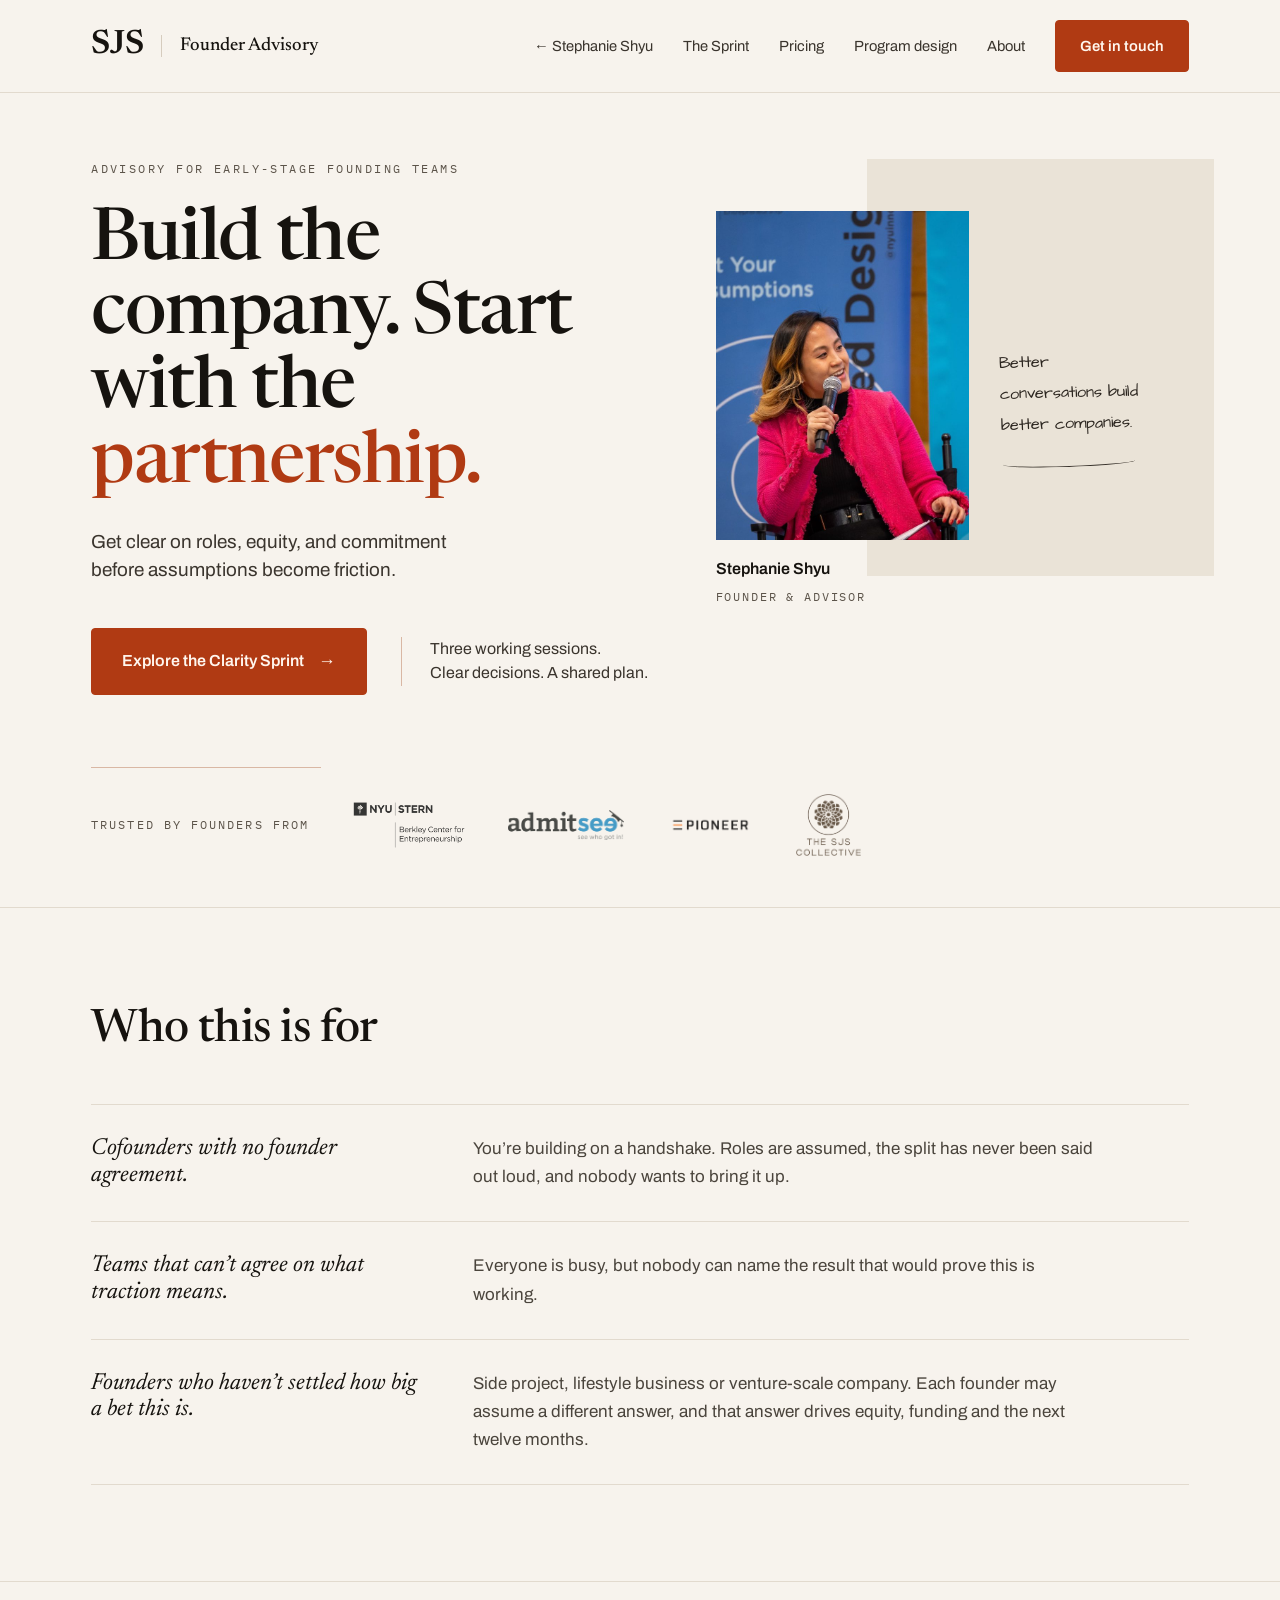
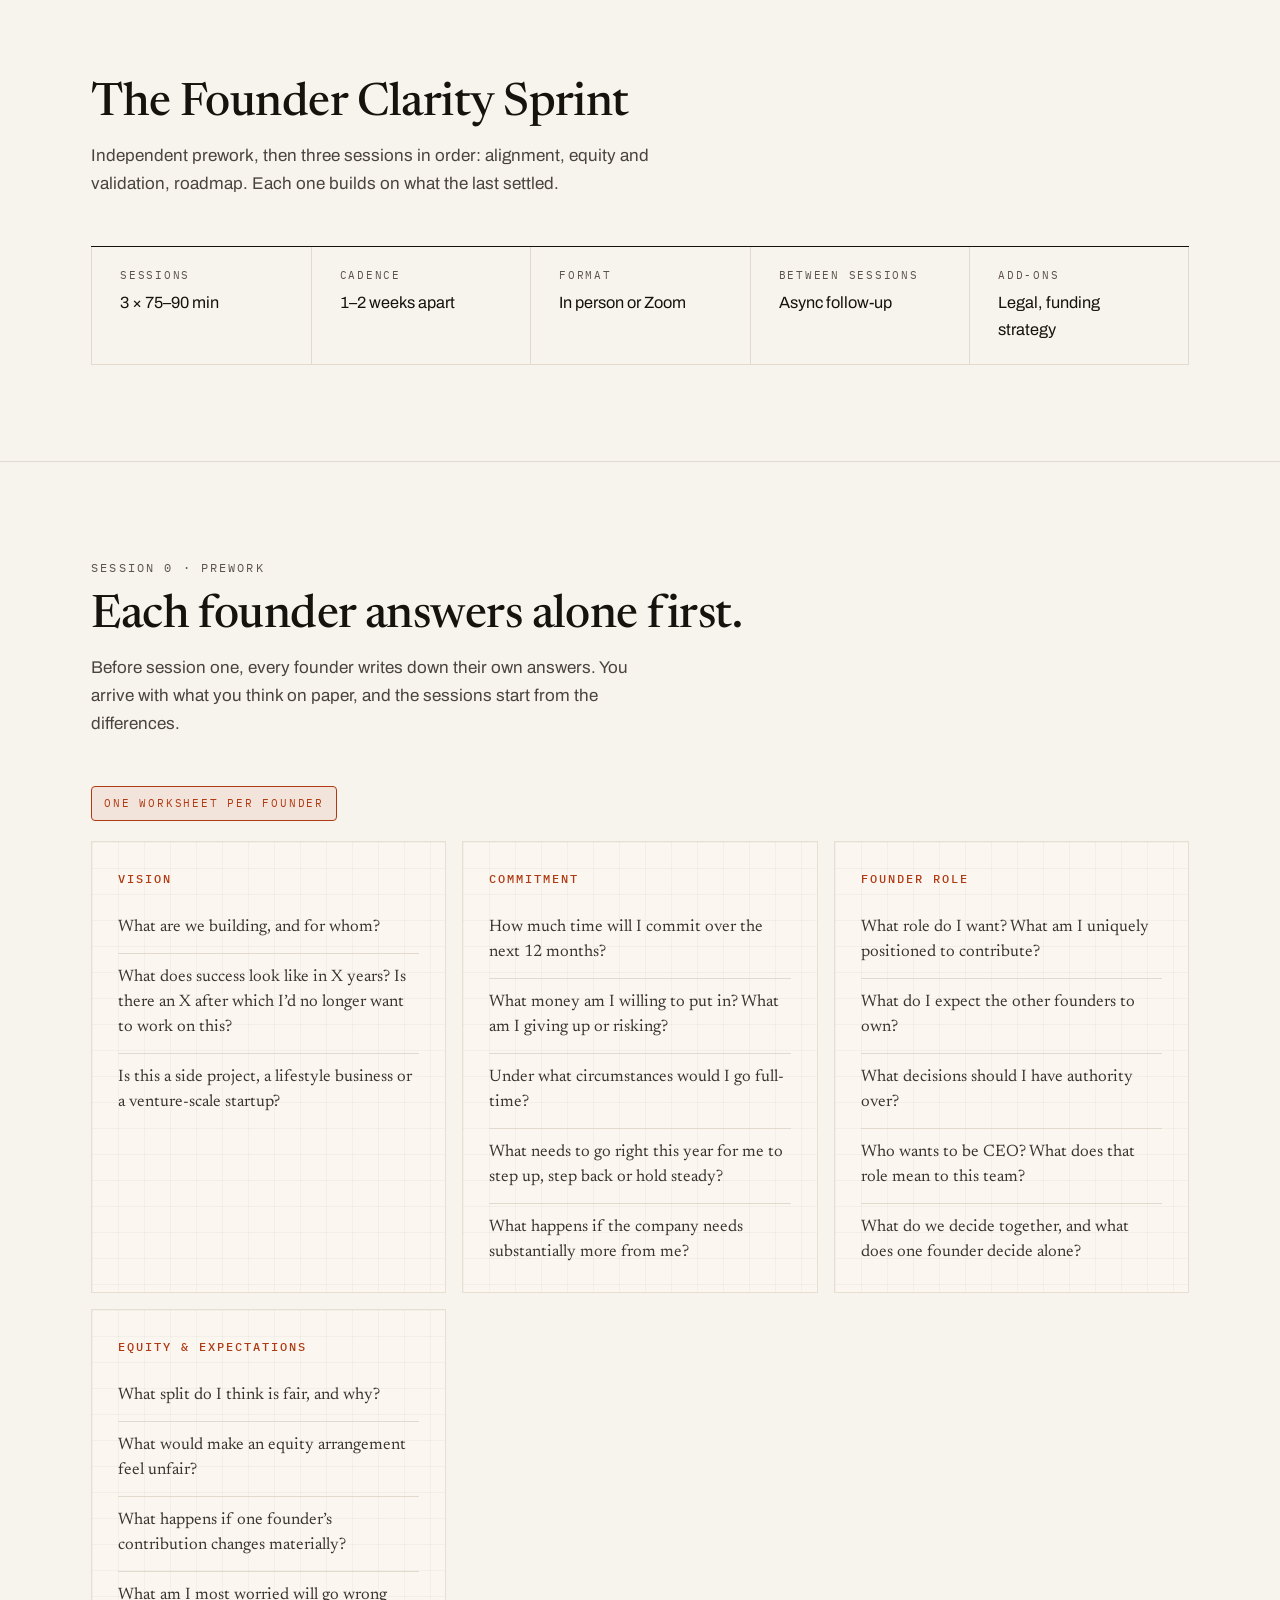
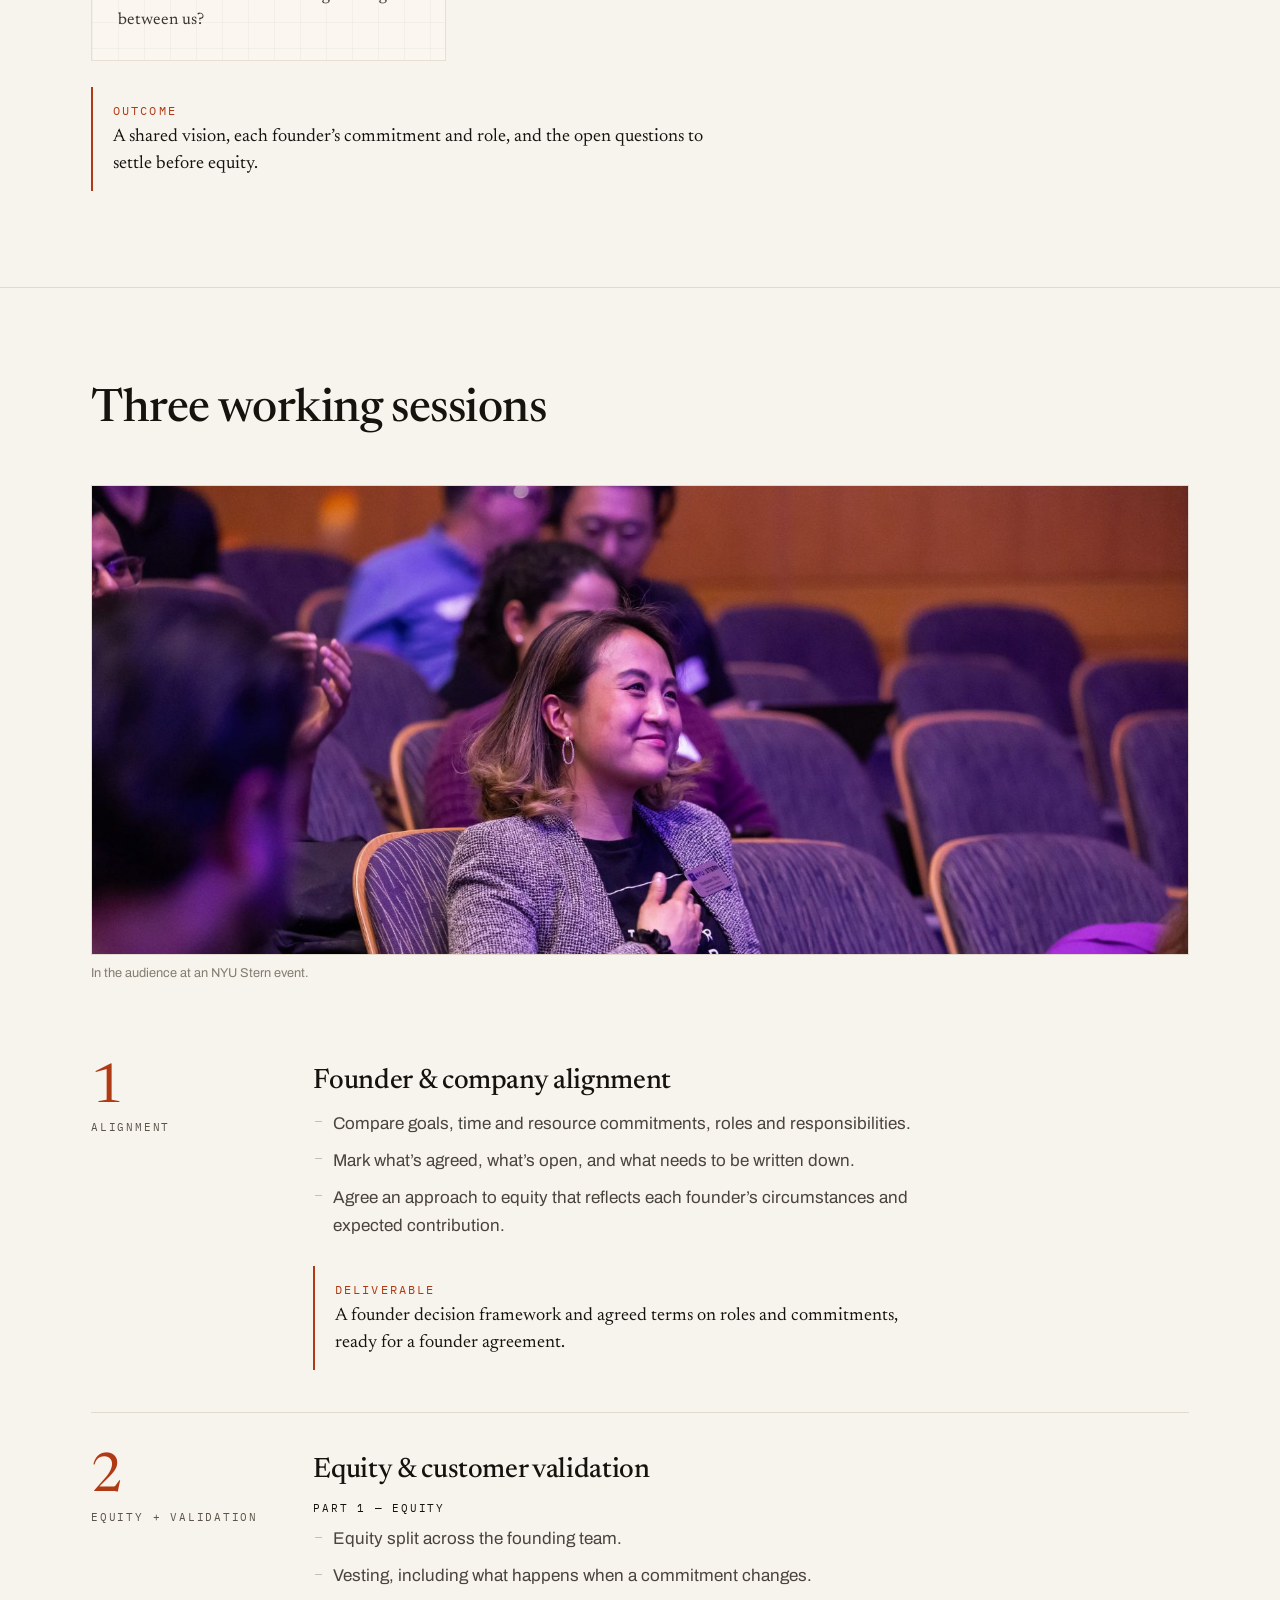
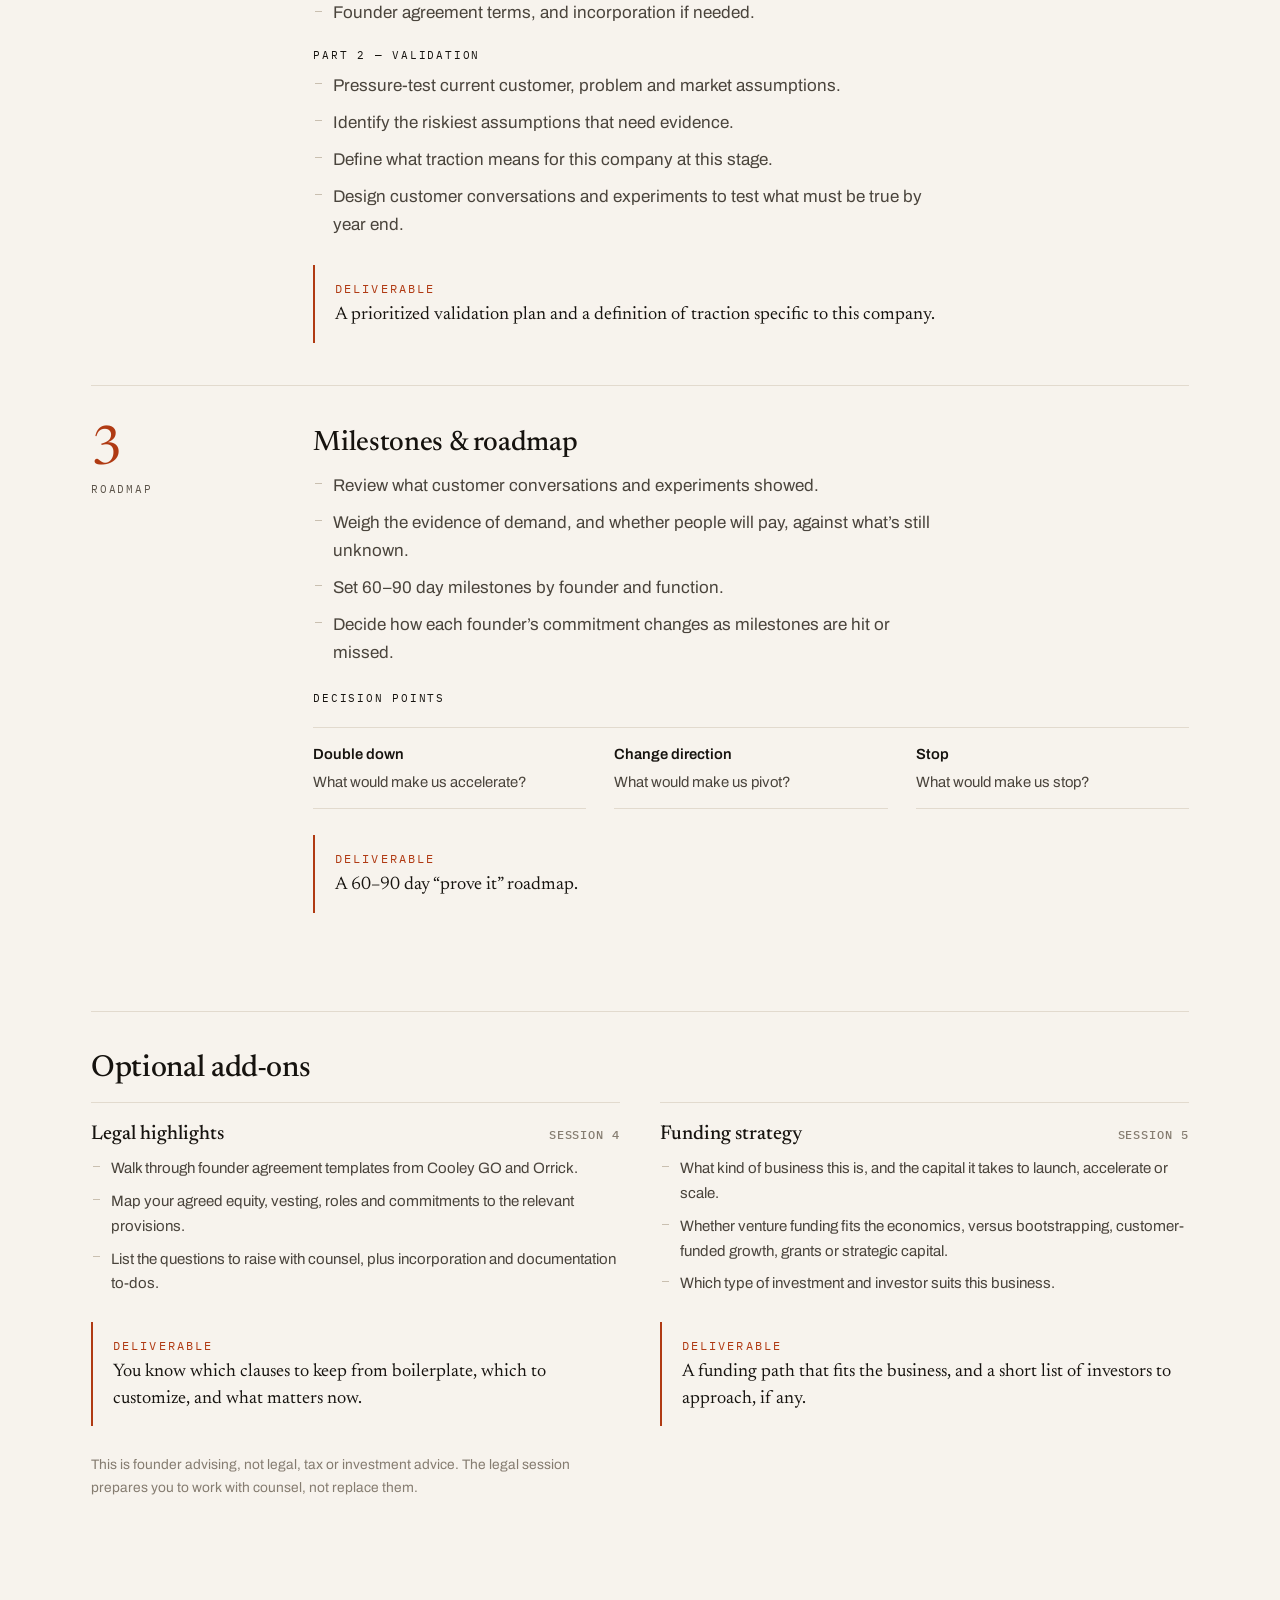
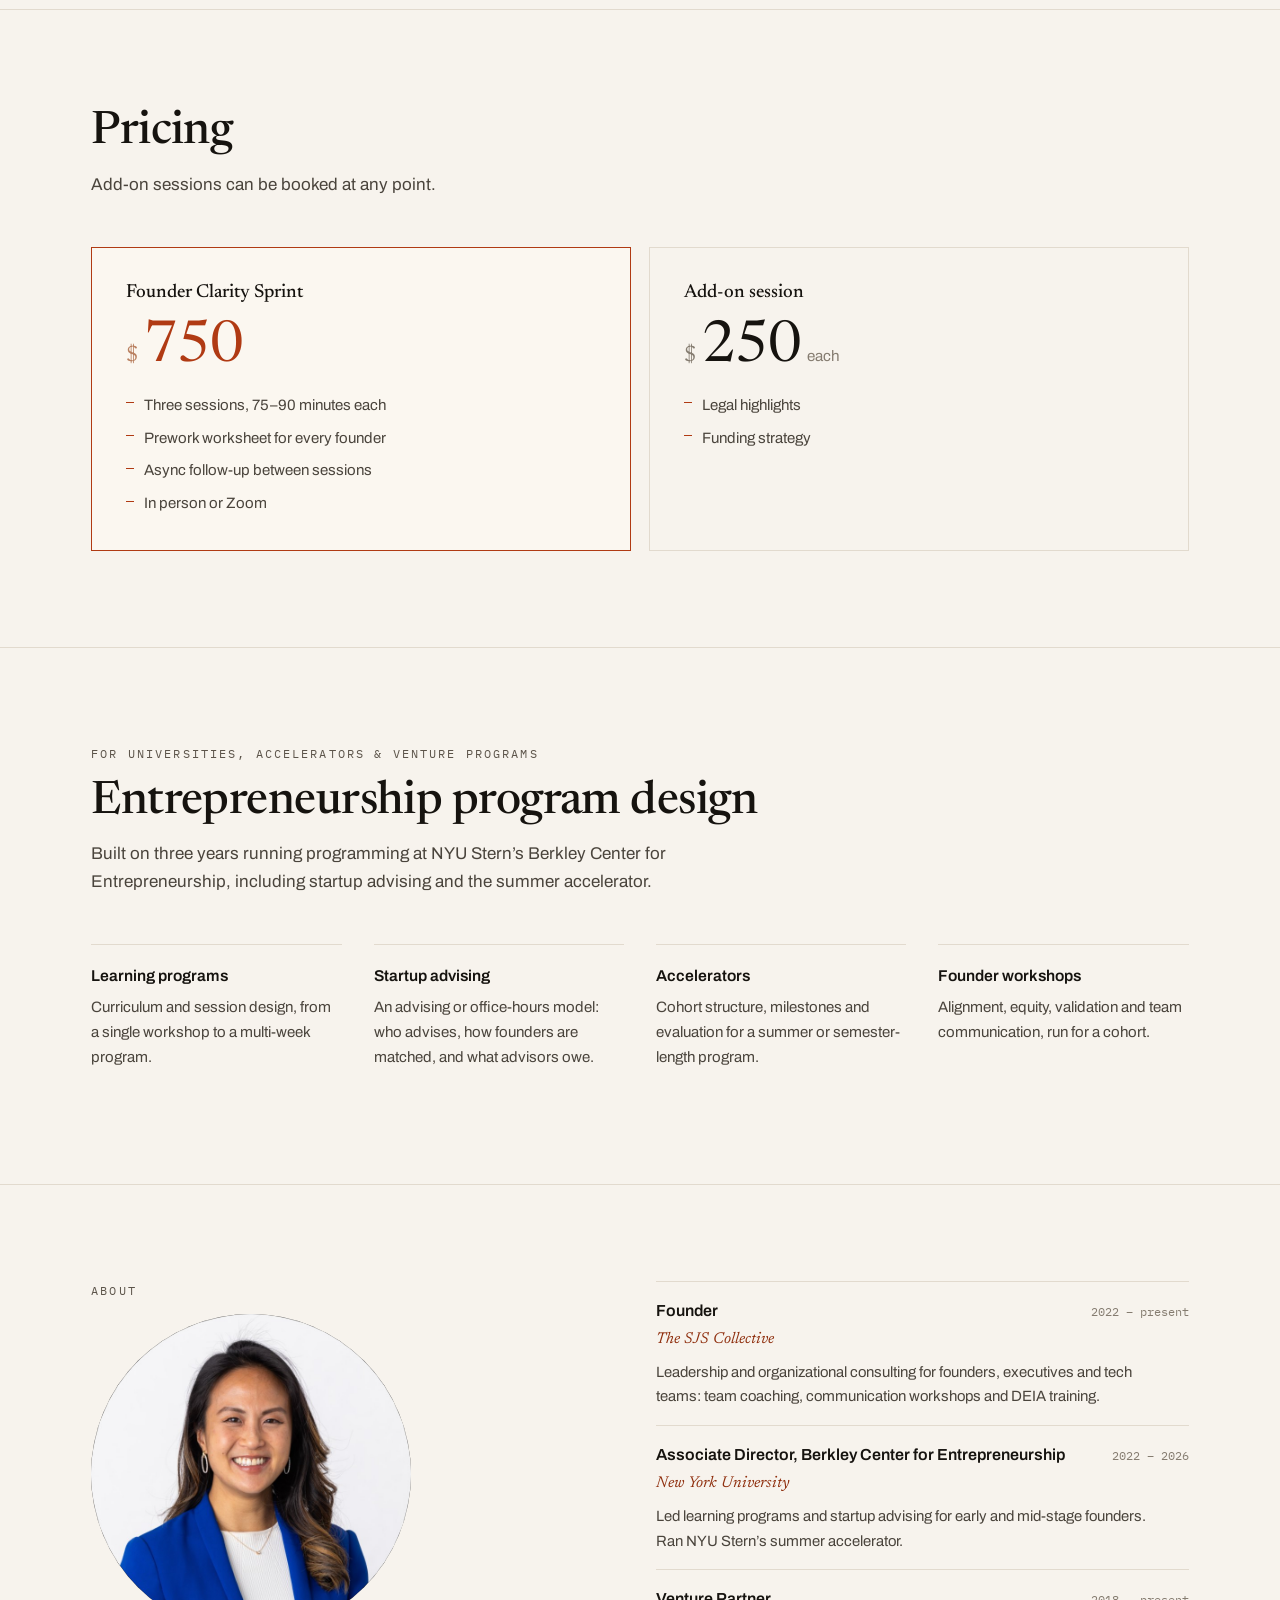
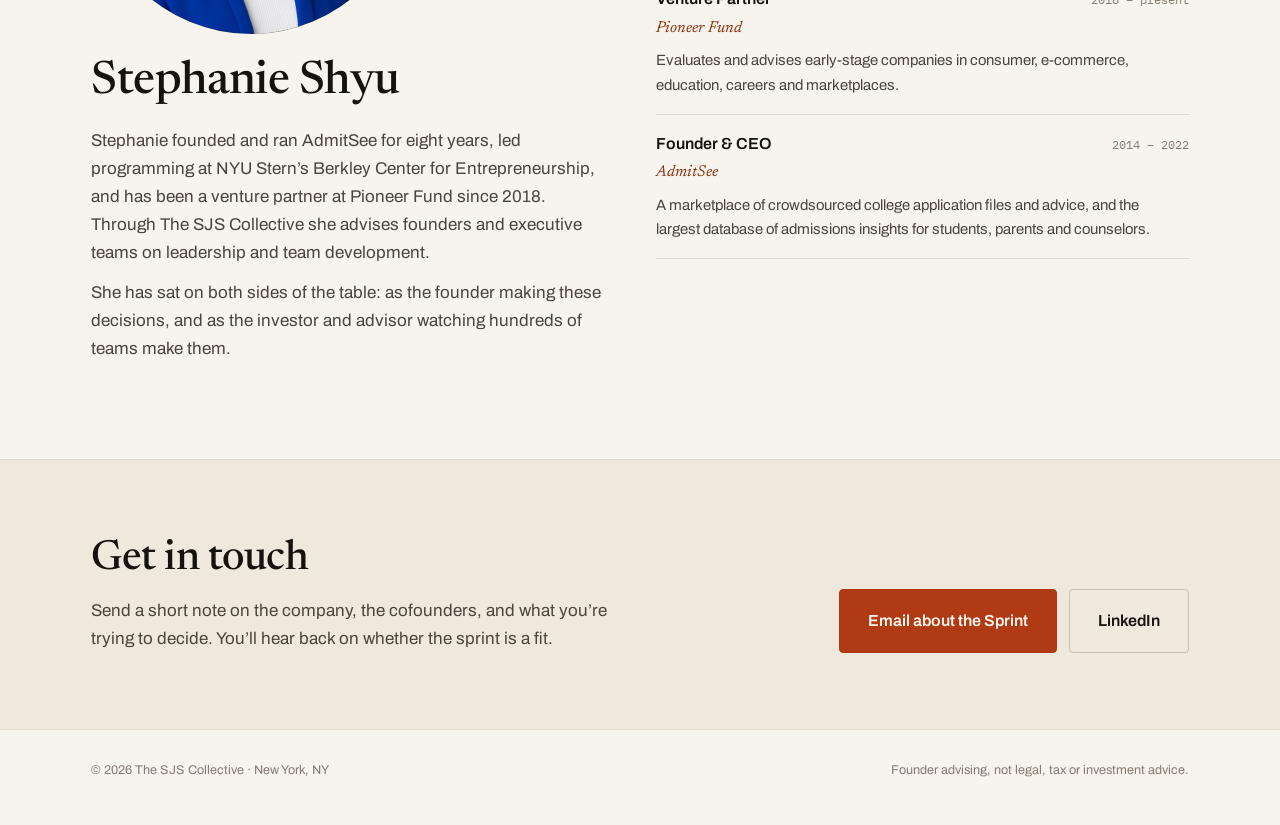
==== advisory/index.html @ a41fb8b1 "Turn the site into Stephanie Shyu's personal homepage The homepage now covers all five practices: st" ====
<!DOCTYPE html>
<html lang="en">
<head>
<meta charset="utf-8">
<meta name="viewport" content="width=device-width, initial-scale=1">
<title>SJS Founder Advisory — Stephanie Shyu</title>
<meta name="description" content="Advisory for early-stage founding teams. Three working sessions to get clear on roles, equity and commitment before assumptions become friction.">
<link rel="icon" href="../favicon.svg" type="image/svg+xml">
<link rel="canonical" href="https://applesandgrits.github.io/sjs-founder-advisory/advisory/">
<meta name="theme-color" content="#F7F3ED">
<meta property="og:type" content="website">
<meta property="og:site_name" content="SJS Founder Advisory">
<meta property="og:title" content="SJS Founder Advisory &mdash; Stephanie Shyu">
<meta property="og:description" content="Advisory for early-stage founding teams. Three working sessions to get clear on roles, equity and commitment before assumptions become friction.">
<meta property="og:url" content="https://applesandgrits.github.io/sjs-founder-advisory/advisory/">
<meta property="og:image" content="https://applesandgrits.github.io/sjs-founder-advisory/advisory/og.png">
<meta property="og:image:width" content="1200">
<meta property="og:image:height" content="630">
<meta name="twitter:card" content="summary_large_image">
<link rel="stylesheet" href="../fonts.css">
<link rel="preconnect" href="https://fonts.gstatic.com" crossorigin>
<link rel="stylesheet" href="https://fonts.googleapis.com/css2?family=Architects+Daughter&display=swap">
<style>
*{box-sizing:border-box}
body{margin:0;background:#F7F3ED;color:#16130F;font-family:"Archivo","Helvetica Neue",Arial,sans-serif;font-size:17px;line-height:1.65;-webkit-font-smoothing:antialiased;color-scheme:light}
html{scroll-behavior:smooth}
a{color:#8F2F0E;text-decoration-thickness:1px;text-underline-offset:3px}
a:hover{color:#16130F}
:focus-visible{outline:2px solid #B03A13;outline-offset:3px;border-radius:2px}
img{max-width:100%}
.x1:hover{color:#B03A13 !important}
.x2:hover{background:#8F2F0E !important;border-color:#8F2F0E !important;color:#FFF6EE !important}
.x3::before{content:'';position:absolute;left:2px;top:.66em;width:7px;height:1px;background:#C9BFB0}
.x4::before{content:'';position:absolute;left:0;top:.62em;width:8px;height:1px;background:#B03A13}
.x5:hover{background:#8F2F0E !important;border-color:#8F2F0E !important;color:#FFF8EC !important}
.x6:hover{background:#FFFCF7 !important;border-color:#16130F !important}
</style>
</head>
<body>
<header style="position:sticky;top:0;z-index:20;background:#F7F3ED;border-bottom:1px solid #E2DACE">
  <div style="width:clamp(320px,92vw,1180px);margin-inline:auto;padding-inline:clamp(18px,4vw,40px);display:flex;align-items:center;justify-content:space-between;gap:20px;min-height:92px;flex-wrap:wrap">
    <a href="#top" style="display:flex;align-items:center;gap:18px;color:#16130F;text-decoration:none">
      <span style="font-family:'Newsreader',Georgia,serif;font-weight:600;font-size:2.1rem;letter-spacing:-.01em;line-height:1">SJS</span>
      <span style="width:1px;align-self:stretch;background:#D6CCBE;margin:6px 0"></span>
      <span style="display:flex;flex-direction:column;line-height:1.2;white-space:nowrap">
        <span style="font-family:'Newsreader',Georgia,serif;font-size:1.16rem;font-weight:500">Founder Advisory</span>
      </span>
    </a>
    <nav style="display:flex;align-items:center;gap:30px;flex-wrap:wrap">
      <a href="../" style="font-size:.92rem;color:#3A342D;text-decoration:none;white-space:nowrap" class="x1">&larr; Stephanie Shyu</a>
      <a href="#sprint" style="font-size:.92rem;color:#3A342D;text-decoration:none;white-space:nowrap" class="x1">The Sprint</a>
      <a href="#pricing" style="font-size:.92rem;color:#3A342D;text-decoration:none;white-space:nowrap" class="x1">Pricing</a>
      <a href="#programs" style="font-size:.92rem;color:#3A342D;text-decoration:none;white-space:nowrap" class="x1">Program design</a>
      <a href="#about" style="font-size:.92rem;color:#3A342D;text-decoration:none;white-space:nowrap" class="x1">About</a>
      <a href="#contact" style="display:inline-flex;align-items:center;font-size:.92rem;font-weight:600;padding:13px 24px;border-radius:4px;text-decoration:none;white-space:nowrap;background:#B03A13;color:#FFF6EE;border:1px solid #B03A13;transition:background .15s ease,border-color .15s ease" class="x2">Get in touch</a>
    </nav>
  </div>
</header>

<main id="top">

  <div style="width:clamp(320px,92vw,1180px);margin-inline:auto;padding-inline:clamp(18px,4vw,40px);padding-top:clamp(40px,5.5vw,66px);padding-bottom:clamp(34px,4vw,52px)">
    <div style="display:flex;flex-wrap:wrap;gap:clamp(28px,4vw,56px);align-items:flex-start">
      <div style="flex:1 1 520px;min-width:0">
        <p style="margin:0 0 26px;font-family:'IBM Plex Mono',ui-monospace,Menlo,monospace;font-size:.76rem;letter-spacing:.2em;text-transform:uppercase;color:#5C544A">Advisory for early-stage founding teams</p>
        <h1 style="margin:0;font-family:'Newsreader',Georgia,serif;font-weight:500;letter-spacing:-.02em;font-size:clamp(2.6rem,6vw,4.5rem);line-height:1.03;max-width:14ch">Build the company. Start with the <span style="color:#B03A13">partnership.</span></h1>
        <p style="margin:26px 0 0;max-width:36ch;font-size:1.18rem;line-height:1.5;color:#3A342D">Get clear on roles, equity, and commitment before assumptions become friction.</p>
        <div style="display:flex;flex-wrap:wrap;gap:clamp(18px,3vw,34px);margin-top:clamp(30px,4vw,44px);align-items:center">
          <a href="#sprint" style="display:inline-flex;align-items:center;gap:14px;white-space:nowrap;font-size:1rem;font-weight:600;padding:19px 30px;border-radius:4px;text-decoration:none;background:#B03A13;color:#FFF6EE;border:1px solid #B03A13;transition:background .15s ease,border-color .15s ease" class="x2">Explore the Clarity Sprint <span style="font-size:1.1rem;line-height:1">&rarr;</span></a>
          <div style="display:flex;align-items:stretch;gap:clamp(16px,2.4vw,28px)">
            <span style="width:1px;background:#D9B7A4"></span>
            <p style="margin:0;font-size:1rem;line-height:1.55;color:#3A342D">Three working sessions.<br>Clear decisions. A shared plan.</p>
          </div>
        </div>
      </div>

      <div style="flex:1 1 420px;min-width:300px;position:relative;padding-top:clamp(0px,1.5vw,18px)">
        <div style="position:absolute;left:32%;right:clamp(-40px,-2vw,0px);top:0;bottom:14%;background:#EAE3D7"></div>
        <div style="position:relative;display:flex;flex-wrap:wrap;gap:clamp(16px,2.5vw,30px);align-items:flex-start;padding:clamp(20px,3vw,34px) 0 clamp(24px,3vw,38px)">
          <figure style="margin:0;flex:1 1 240px;max-width:330px;min-width:0;display:grid;gap:16px">
            <img src="../photos/panel-nyu.jpg" width="1400" height="933" decoding="async" alt="Stephanie Shyu speaking into a microphone on a panel." style="display:block;width:100%;height:auto;aspect-ratio:3/3.9;object-fit:cover;object-position:38% 34%;background:#EDE6DB">
            <figcaption style="display:grid;gap:4px">
              <span style="font-size:1rem;font-weight:600;color:#16130F">Stephanie Shyu</span>
              <span style="font-family:'IBM Plex Mono',ui-monospace,Menlo,monospace;font-size:.72rem;letter-spacing:.16em;text-transform:uppercase;color:#5C544A">Founder &amp; Advisor</span>
            </figcaption>
          </figure>
          <div style="flex:0 1 190px;min-width:150px;align-self:center">
            <p style="margin:0;max-width:15ch;font-family:'Architects Daughter',ui-rounded,cursive;font-size:1.02rem;line-height:1.9;color:#2A241E;transform:rotate(-1.5deg);transform-origin:left top">Better conversations build better companies.</p>
            <div style="width:132px;height:9px;margin:16px 0 0 4px;border-bottom:1.5px solid #3A342D;border-radius:0 0 50% 50%;transform:rotate(-2deg)"></div>
          </div>
        </div>
      </div>
    </div>

    <div style="margin-top:clamp(40px,6vw,72px)">
      <div style="width:230px;height:1px;background:#D9B7A4"></div>
      <div style="display:flex;flex-wrap:wrap;gap:18px clamp(24px,3.4vw,46px);align-items:center;padding-top:26px">
        <span style="font-family:'IBM Plex Mono',ui-monospace,Menlo,monospace;font-size:.72rem;letter-spacing:.18em;text-transform:uppercase;color:#5C544A">Trusted by founders from</span>
        <img src="../logos/nyu-stern-berkley.png" alt="NYU Stern Berkley Center for Entrepreneurship" style="height:46px;width:auto;display:block;opacity:.86">
        <img src="../logos/admitsee.png" alt="AdmitSee" style="height:30px;width:auto;display:block;opacity:.86">
        <img src="../logos/pioneer-fund.png" alt="Pioneer Fund" style="height:20px;width:auto;display:block;opacity:.86">
        <img src="../logos/sjs-collective.png" alt="The SJS Collective" style="height:62px;width:auto;display:block;opacity:.88">
      </div>
    </div>
  </div>

  <section id="fit" style="padding:clamp(60px,7.5vw,104px) 0;border-top:1px solid #E2DACE">
    <div style="width:clamp(320px,92vw,1180px);margin-inline:auto;padding-inline:clamp(18px,4vw,40px)">
      <div style="margin-bottom:clamp(30px,4.5vw,48px)">
        <h2 style="margin:0;font-family:'Newsreader',Georgia,serif;font-weight:500;line-height:1.14;letter-spacing:-.012em;font-size:clamp(1.9rem,3.6vw,2.9rem)">Who this is for</h2>
      </div>
      <div style="border-top:1px solid #E2DACE">
        <div style="display:flex;flex-wrap:wrap;gap:8px 44px;align-items:baseline;padding:30px 0;border-bottom:1px solid #E2DACE">
          <h3 style="margin:0;flex:0 1 26ch;font-family:'Newsreader',Georgia,serif;font-size:1.45rem;font-style:italic;font-weight:400;line-height:1.14">Cofounders with no founder agreement.</h3>
          <p style="margin:0;flex:1 1 320px;color:#4A443C;max-width:62ch">You&rsquo;re building on a handshake. Roles are assumed, the split has never been said out loud, and nobody wants to bring it up.</p>
        </div>
        <div style="display:flex;flex-wrap:wrap;gap:8px 44px;align-items:baseline;padding:30px 0;border-bottom:1px solid #E2DACE">
          <h3 style="margin:0;flex:0 1 26ch;font-family:'Newsreader',Georgia,serif;font-size:1.45rem;font-style:italic;font-weight:400;line-height:1.14">Teams that can&rsquo;t agree on what traction means.</h3>
          <p style="margin:0;flex:1 1 320px;color:#4A443C;max-width:62ch">Everyone is busy, but nobody can name the result that would prove this is working.</p>
        </div>
        <div style="display:flex;flex-wrap:wrap;gap:8px 44px;align-items:baseline;padding:30px 0;border-bottom:1px solid #E2DACE">
          <h3 style="margin:0;flex:0 1 26ch;font-family:'Newsreader',Georgia,serif;font-size:1.45rem;font-style:italic;font-weight:400;line-height:1.14">Founders who haven&rsquo;t settled how big a bet this is.</h3>
          <p style="margin:0;flex:1 1 320px;color:#4A443C;max-width:62ch">Side project, lifestyle business or venture-scale company. Each founder may assume a different answer, and that answer drives equity, funding and the next twelve months.</p>
        </div>
      </div>
    </div>
  </section>

  <section id="sprint" style="padding:clamp(60px,7.5vw,104px) 0;border-top:1px solid #E2DACE">
    <div style="width:clamp(320px,92vw,1180px);margin-inline:auto;padding-inline:clamp(18px,4vw,40px)">
      <div style="display:flex;flex-direction:column;gap:12px;margin-bottom:clamp(30px,4.5vw,48px)">
        <h2 style="margin:0;font-family:'Newsreader',Georgia,serif;font-weight:500;line-height:1.14;letter-spacing:-.012em;font-size:clamp(1.9rem,3.6vw,2.9rem)">The Founder Clarity Sprint</h2>
        <p style="margin:0;max-width:58ch;color:#4A443C">Independent prework, then three sessions in order: alignment, equity and validation, roadmap. Each one builds on what the last settled.</p>
      </div>
      <dl style="display:grid;grid-template-columns:repeat(auto-fit,minmax(196px,1fr));border-top:1px solid #16130F;border-bottom:1px solid #E2DACE;background:transparent;margin:0">
        <div style="padding:20px 28px;border-left:1px solid #E2DACE"><dt style="font-family:'IBM Plex Mono',ui-monospace,Menlo,monospace;font-size:.68rem;letter-spacing:.16em;text-transform:uppercase;color:#5C544A;margin-bottom:5px">Sessions</dt><dd style="margin:0;font-size:1.02rem;color:#16130F;font-variant-numeric:tabular-nums">3 &times; 75&ndash;90 min</dd></div>
        <div style="padding:20px 28px;border-left:1px solid #E2DACE"><dt style="font-family:'IBM Plex Mono',ui-monospace,Menlo,monospace;font-size:.68rem;letter-spacing:.16em;text-transform:uppercase;color:#5C544A;margin-bottom:5px">Cadence</dt><dd style="margin:0;font-size:1.02rem;color:#16130F;font-variant-numeric:tabular-nums">1&ndash;2 weeks apart</dd></div>
        <div style="padding:20px 28px;border-left:1px solid #E2DACE"><dt style="font-family:'IBM Plex Mono',ui-monospace,Menlo,monospace;font-size:.68rem;letter-spacing:.16em;text-transform:uppercase;color:#5C544A;margin-bottom:5px">Format</dt><dd style="margin:0;font-size:1.02rem;color:#16130F">In person or Zoom</dd></div>
        <div style="padding:20px 28px;border-left:1px solid #E2DACE"><dt style="font-family:'IBM Plex Mono',ui-monospace,Menlo,monospace;font-size:.68rem;letter-spacing:.16em;text-transform:uppercase;color:#5C544A;margin-bottom:5px">Between sessions</dt><dd style="margin:0;font-size:1.02rem;color:#16130F">Async follow-up</dd></div>
        <div style="padding:20px 28px;border-left:1px solid #E2DACE;border-right:1px solid #E2DACE"><dt style="font-family:'IBM Plex Mono',ui-monospace,Menlo,monospace;font-size:.68rem;letter-spacing:.16em;text-transform:uppercase;color:#5C544A;margin-bottom:5px">Add-ons</dt><dd style="margin:0;font-size:1.02rem;color:#16130F">Legal, funding strategy</dd></div>
      </dl>
    </div>
  </section>

  <section id="prework" style="padding:clamp(60px,7.5vw,104px) 0;border-top:1px solid #E2DACE">
    <div style="width:clamp(320px,92vw,1180px);margin-inline:auto;padding-inline:clamp(18px,4vw,40px)">
      <div style="display:flex;flex-direction:column;gap:12px;margin-bottom:clamp(30px,4.5vw,48px)">
        <span style="font-family:'IBM Plex Mono',ui-monospace,Menlo,monospace;font-size:.74rem;letter-spacing:.18em;text-transform:uppercase;color:#5C544A">Session 0 &middot; Prework</span>
        <h2 style="margin:0;font-family:'Newsreader',Georgia,serif;font-weight:500;line-height:1.14;letter-spacing:-.012em;font-size:clamp(1.9rem,3.6vw,2.9rem)">Each founder answers alone first.</h2>
        <p style="margin:0;max-width:58ch;color:#4A443C">Before session one, every founder writes down their own answers. You arrive with what you think on paper, and the sessions start from the differences.</p>
      </div>
      <div style="display:flex;flex-wrap:wrap;gap:12px 28px;align-items:baseline;margin-bottom:20px">
        <span style="font-family:'IBM Plex Mono',ui-monospace,Menlo,monospace;font-size:.7rem;letter-spacing:.16em;text-transform:uppercase;color:#B03A13;border:1px solid #B03A13;padding:7px 12px;border-radius:4px;background:rgba(176,58,19,.08);display:inline-block;white-space:nowrap">One worksheet per founder</span>
      </div>
      <div style="display:grid;gap:16px;grid-template-columns:repeat(auto-fit,minmax(min(100%,300px),1fr))">
        <div style="background:#FBF7F0;background-image:linear-gradient(rgba(22,19,15,.035) 1px,transparent 1px),linear-gradient(90deg,rgba(22,19,15,.035) 1px,transparent 1px);background-size:100% 26px,26px 100%;border:1px solid #E7DFD2;padding:26px 26px 14px">
          <h3 style="margin:0 0 16px;font-size:.78rem;font-family:'IBM Plex Mono',ui-monospace,Menlo,monospace;font-weight:500;letter-spacing:.16em;text-transform:uppercase;color:#B03A13">Vision</h3>
          <ul style="margin:0;padding:0;list-style:none">
            <li style="font-family:'Newsreader',Georgia,serif;font-size:1.04rem;line-height:1.5;color:#3A342D;padding:11px 0 13px;border-bottom:1px solid #E2DACE">What are we building, and for whom?</li>
            <li style="font-family:'Newsreader',Georgia,serif;font-size:1.04rem;line-height:1.5;color:#3A342D;padding:11px 0 13px;border-bottom:1px solid #E2DACE">What does success look like in X years? Is there an X after which I&rsquo;d no longer want to work on this?</li>
            <li style="font-family:'Newsreader',Georgia,serif;font-size:1.04rem;line-height:1.5;color:#3A342D;padding:11px 0 13px">Is this a side project, a lifestyle business or a venture-scale startup?</li>
          </ul>
        </div>
        <div style="background:#FBF7F0;background-image:linear-gradient(rgba(22,19,15,.035) 1px,transparent 1px),linear-gradient(90deg,rgba(22,19,15,.035) 1px,transparent 1px);background-size:100% 26px,26px 100%;border:1px solid #E7DFD2;padding:26px 26px 14px">
          <h3 style="margin:0 0 16px;font-size:.78rem;font-family:'IBM Plex Mono',ui-monospace,Menlo,monospace;font-weight:500;letter-spacing:.16em;text-transform:uppercase;color:#B03A13">Commitment</h3>
          <ul style="margin:0;padding:0;list-style:none">
            <li style="font-family:'Newsreader',Georgia,serif;font-size:1.04rem;line-height:1.5;color:#3A342D;padding:11px 0 13px;border-bottom:1px solid #E2DACE">How much time will I commit over the next 12 months?</li>
            <li style="font-family:'Newsreader',Georgia,serif;font-size:1.04rem;line-height:1.5;color:#3A342D;padding:11px 0 13px;border-bottom:1px solid #E2DACE">What money am I willing to put in? What am I giving up or risking?</li>
            <li style="font-family:'Newsreader',Georgia,serif;font-size:1.04rem;line-height:1.5;color:#3A342D;padding:11px 0 13px;border-bottom:1px solid #E2DACE">Under what circumstances would I go full-time?</li>
            <li style="font-family:'Newsreader',Georgia,serif;font-size:1.04rem;line-height:1.5;color:#3A342D;padding:11px 0 13px;border-bottom:1px solid #E2DACE">What needs to go right this year for me to step up, step back or hold steady?</li>
            <li style="font-family:'Newsreader',Georgia,serif;font-size:1.04rem;line-height:1.5;color:#3A342D;padding:11px 0 13px">What happens if the company needs substantially more from me?</li>
          </ul>
        </div>
        <div style="background:#FBF7F0;background-image:linear-gradient(rgba(22,19,15,.035) 1px,transparent 1px),linear-gradient(90deg,rgba(22,19,15,.035) 1px,transparent 1px);background-size:100% 26px,26px 100%;border:1px solid #E7DFD2;padding:26px 26px 14px">
          <h3 style="margin:0 0 16px;font-size:.78rem;font-family:'IBM Plex Mono',ui-monospace,Menlo,monospace;font-weight:500;letter-spacing:.16em;text-transform:uppercase;color:#B03A13">Founder role</h3>
          <ul style="margin:0;padding:0;list-style:none">
            <li style="font-family:'Newsreader',Georgia,serif;font-size:1.04rem;line-height:1.5;color:#3A342D;padding:11px 0 13px;border-bottom:1px solid #E2DACE">What role do I want? What am I uniquely positioned to contribute?</li>
            <li style="font-family:'Newsreader',Georgia,serif;font-size:1.04rem;line-height:1.5;color:#3A342D;padding:11px 0 13px;border-bottom:1px solid #E2DACE">What do I expect the other founders to own?</li>
            <li style="font-family:'Newsreader',Georgia,serif;font-size:1.04rem;line-height:1.5;color:#3A342D;padding:11px 0 13px;border-bottom:1px solid #E2DACE">What decisions should I have authority over?</li>
            <li style="font-family:'Newsreader',Georgia,serif;font-size:1.04rem;line-height:1.5;color:#3A342D;padding:11px 0 13px;border-bottom:1px solid #E2DACE">Who wants to be CEO? What does that role mean to this team?</li>
            <li style="font-family:'Newsreader',Georgia,serif;font-size:1.04rem;line-height:1.5;color:#3A342D;padding:11px 0 13px">What do we decide together, and what does one founder decide alone?</li>
          </ul>
        </div>
        <div style="background:#FBF7F0;background-image:linear-gradient(rgba(22,19,15,.035) 1px,transparent 1px),linear-gradient(90deg,rgba(22,19,15,.035) 1px,transparent 1px);background-size:100% 26px,26px 100%;border:1px solid #E7DFD2;padding:26px 26px 14px">
          <h3 style="margin:0 0 16px;font-size:.78rem;font-family:'IBM Plex Mono',ui-monospace,Menlo,monospace;font-weight:500;letter-spacing:.16em;text-transform:uppercase;color:#B03A13">Equity &amp; expectations</h3>
          <ul style="margin:0;padding:0;list-style:none">
            <li style="font-family:'Newsreader',Georgia,serif;font-size:1.04rem;line-height:1.5;color:#3A342D;padding:11px 0 13px;border-bottom:1px solid #E2DACE">What split do I think is fair, and why?</li>
            <li style="font-family:'Newsreader',Georgia,serif;font-size:1.04rem;line-height:1.5;color:#3A342D;padding:11px 0 13px;border-bottom:1px solid #E2DACE">What would make an equity arrangement feel unfair?</li>
            <li style="font-family:'Newsreader',Georgia,serif;font-size:1.04rem;line-height:1.5;color:#3A342D;padding:11px 0 13px;border-bottom:1px solid #E2DACE">What happens if one founder&rsquo;s contribution changes materially?</li>
            <li style="font-family:'Newsreader',Georgia,serif;font-size:1.04rem;line-height:1.5;color:#3A342D;padding:11px 0 13px">What am I most worried will go wrong between us?</li>
          </ul>
        </div>
      </div>
      <div style="display:grid;gap:4px;border-left:2px solid #B03A13;padding:14px 0 14px 20px;margin-top:26px">
        <span style="font-family:'IBM Plex Mono',ui-monospace,Menlo,monospace;font-size:.72rem;letter-spacing:.18em;text-transform:uppercase;color:#B03A13">Outcome</span>
        <p style="margin:0;font-family:'Newsreader',Georgia,serif;font-size:1.14rem;line-height:1.45;color:#16130F;max-width:60ch">A shared vision, each founder&rsquo;s commitment and role, and the open questions to settle before equity.</p>
      </div>
    </div>
  </section>

  <section id="sessions" style="padding:clamp(60px,7.5vw,104px) 0;border-top:1px solid #E2DACE">
    <div style="width:clamp(320px,92vw,1180px);margin-inline:auto;padding-inline:clamp(18px,4vw,40px)">
      <div style="margin-bottom:clamp(30px,4.5vw,48px)">
        <h2 style="margin:0;font-family:'Newsreader',Georgia,serif;font-weight:500;line-height:1.14;letter-spacing:-.012em;font-size:clamp(1.9rem,3.6vw,2.9rem)">Three working sessions</h2>
      </div>
      <figure style="margin:0 0 40px;display:grid;gap:8px">
        <img src="../photos/audience-nyu-stern.jpg" width="1620" height="694" loading="lazy" decoding="async" alt="Stephanie Shyu seated in an auditorium audience, wearing an NYU Stern name badge." style="display:block;width:100%;height:auto;aspect-ratio:21/9;object-fit:cover;border:1px solid #E2DACE;background:#EDE6DB">
        <figcaption style="font-size:.8rem;color:#857C70">In the audience at an NYU Stern event.</figcaption>
      </figure>

      <div>
        <article style="display:flex;flex-wrap:wrap;gap:16px 52px;padding:42px 0">
          <div style="flex:0 0 170px;display:flex;flex-direction:column;gap:6px;position:sticky;top:104px;align-self:flex-start">
            <span style="font-family:'Newsreader',Georgia,serif;font-size:3.4rem;line-height:.85;color:#B03A13;font-variant-numeric:tabular-nums">1</span>
            <span style="font-family:'IBM Plex Mono',ui-monospace,Menlo,monospace;font-size:.7rem;letter-spacing:.16em;text-transform:uppercase;color:#5C544A">Alignment</span>
          </div>
          <div style="flex:1 1 420px;min-width:0">
            <h3 style="margin:0 0 12px;font-family:'Newsreader',Georgia,serif;font-weight:500;line-height:1.14;letter-spacing:-.012em;font-size:1.75rem">Founder &amp; company alignment</h3>
            <ul style="margin:0;padding-left:0;list-style:none;display:grid;gap:9px">
              <li style="position:relative;padding-left:20px;color:#4A443C;max-width:62ch" class="x3">Compare goals, time and resource commitments, roles and responsibilities.</li>
              <li style="position:relative;padding-left:20px;color:#4A443C;max-width:62ch" class="x3">Mark what&rsquo;s agreed, what&rsquo;s open, and what needs to be written down.</li>
              <li style="position:relative;padding-left:20px;color:#4A443C;max-width:62ch" class="x3">Agree an approach to equity that reflects each founder&rsquo;s circumstances and expected contribution.</li>
            </ul>
            <div style="display:grid;gap:4px;border-left:2px solid #B03A13;padding:14px 0 14px 20px;margin-top:26px">
              <span style="font-family:'IBM Plex Mono',ui-monospace,Menlo,monospace;font-size:.72rem;letter-spacing:.18em;text-transform:uppercase;color:#B03A13">Deliverable</span>
              <p style="margin:0;font-family:'Newsreader',Georgia,serif;font-size:1.14rem;line-height:1.45;color:#16130F;max-width:60ch">A founder decision framework and agreed terms on roles and commitments, ready for a founder agreement.</p>
            </div>
          </div>
        </article>

        <article style="display:flex;flex-wrap:wrap;gap:16px 52px;padding:42px 0;border-top:1px solid #E2DACE">
          <div style="flex:0 0 170px;display:flex;flex-direction:column;gap:6px;position:sticky;top:104px;align-self:flex-start">
            <span style="font-family:'Newsreader',Georgia,serif;font-size:3.4rem;line-height:.85;color:#B03A13;font-variant-numeric:tabular-nums">2</span>
            <span style="font-family:'IBM Plex Mono',ui-monospace,Menlo,monospace;font-size:.7rem;letter-spacing:.16em;text-transform:uppercase;color:#5C544A">Equity + validation</span>
          </div>
          <div style="flex:1 1 420px;min-width:0">
            <h3 style="margin:0 0 12px;font-family:'Newsreader',Georgia,serif;font-weight:500;line-height:1.14;letter-spacing:-.012em;font-size:1.75rem">Equity &amp; customer validation</h3>
            <div>
              <div style="font-family:'IBM Plex Mono',ui-monospace,Menlo,monospace;font-size:.7rem;letter-spacing:.16em;text-transform:uppercase;color:#16130F;margin-bottom:8px">Part 1 &mdash; Equity</div>
              <ul style="margin:0;padding-left:0;list-style:none;display:grid;gap:9px">
                <li style="position:relative;padding-left:20px;color:#4A443C;max-width:62ch" class="x3">Equity split across the founding team.</li>
                <li style="position:relative;padding-left:20px;color:#4A443C;max-width:62ch" class="x3">Vesting, including what happens when a commitment changes.</li>
                <li style="position:relative;padding-left:20px;color:#4A443C;max-width:62ch" class="x3">Founder agreement terms, and incorporation if needed.</li>
              </ul>
            </div>
            <div style="margin-top:18px">
              <div style="font-family:'IBM Plex Mono',ui-monospace,Menlo,monospace;font-size:.7rem;letter-spacing:.16em;text-transform:uppercase;color:#16130F;margin-bottom:8px">Part 2 &mdash; Validation</div>
              <ul style="margin:0;padding-left:0;list-style:none;display:grid;gap:9px">
                <li style="position:relative;padding-left:20px;color:#4A443C;max-width:62ch" class="x3">Pressure-test current customer, problem and market assumptions.</li>
                <li style="position:relative;padding-left:20px;color:#4A443C;max-width:62ch" class="x3">Identify the riskiest assumptions that need evidence.</li>
                <li style="position:relative;padding-left:20px;color:#4A443C;max-width:62ch" class="x3">Define what traction means for this company at this stage.</li>
                <li style="position:relative;padding-left:20px;color:#4A443C;max-width:62ch" class="x3">Design customer conversations and experiments to test what must be true by year end.</li>
              </ul>
            </div>
            <div style="display:grid;gap:4px;border-left:2px solid #B03A13;padding:14px 0 14px 20px;margin-top:26px">
              <span style="font-family:'IBM Plex Mono',ui-monospace,Menlo,monospace;font-size:.72rem;letter-spacing:.18em;text-transform:uppercase;color:#B03A13">Deliverable</span>
              <p style="margin:0;font-family:'Newsreader',Georgia,serif;font-size:1.14rem;line-height:1.45;color:#16130F;max-width:60ch">A prioritized validation plan and a definition of traction specific to this company.</p>
            </div>
          </div>
        </article>

        <article style="display:flex;flex-wrap:wrap;gap:16px 52px;padding:42px 0;border-top:1px solid #E2DACE">
          <div style="flex:0 0 170px;display:flex;flex-direction:column;gap:6px;position:sticky;top:104px;align-self:flex-start">
            <span style="font-family:'Newsreader',Georgia,serif;font-size:3.4rem;line-height:.85;color:#B03A13;font-variant-numeric:tabular-nums">3</span>
            <span style="font-family:'IBM Plex Mono',ui-monospace,Menlo,monospace;font-size:.7rem;letter-spacing:.16em;text-transform:uppercase;color:#5C544A">Roadmap</span>
          </div>
          <div style="flex:1 1 420px;min-width:0">
            <h3 style="margin:0 0 12px;font-family:'Newsreader',Georgia,serif;font-weight:500;line-height:1.14;letter-spacing:-.012em;font-size:1.75rem">Milestones &amp; roadmap</h3>
            <ul style="margin:0;padding-left:0;list-style:none;display:grid;gap:9px">
              <li style="position:relative;padding-left:20px;color:#4A443C;max-width:62ch" class="x3">Review what customer conversations and experiments showed.</li>
              <li style="position:relative;padding-left:20px;color:#4A443C;max-width:62ch" class="x3">Weigh the evidence of demand, and whether people will pay, against what&rsquo;s still unknown.</li>
              <li style="position:relative;padding-left:20px;color:#4A443C;max-width:62ch" class="x3">Set 60&ndash;90 day milestones by founder and function.</li>
              <li style="position:relative;padding-left:20px;color:#4A443C;max-width:62ch" class="x3">Decide how each founder&rsquo;s commitment changes as milestones are hit or missed.</li>
            </ul>
            <div style="font-family:'IBM Plex Mono',ui-monospace,Menlo,monospace;font-size:.7rem;letter-spacing:.16em;text-transform:uppercase;color:#16130F;margin-bottom:8px;margin-top:22px">Decision points</div>
            <dl style="display:grid;grid-template-columns:repeat(auto-fit,minmax(min(100%,200px),1fr));gap:0 28px;margin:20px 0 0;border-top:1px solid #E2DACE">
              <div style="padding:14px 0;border-bottom:1px solid #E2DACE"><dt style="font-weight:600;font-size:.92rem;margin-bottom:3px">Double down</dt><dd style="margin:0;color:#4A443C;font-size:.93rem">What would make us accelerate?</dd></div>
              <div style="padding:14px 0;border-bottom:1px solid #E2DACE"><dt style="font-weight:600;font-size:.92rem;margin-bottom:3px">Change direction</dt><dd style="margin:0;color:#4A443C;font-size:.93rem">What would make us pivot?</dd></div>
              <div style="padding:14px 0;border-bottom:1px solid #E2DACE"><dt style="font-weight:600;font-size:.92rem;margin-bottom:3px">Stop</dt><dd style="margin:0;color:#4A443C;font-size:.93rem">What would make us stop?</dd></div>
            </dl>
            <div style="display:grid;gap:4px;border-left:2px solid #B03A13;padding:14px 0 14px 20px;margin-top:26px">
              <span style="font-family:'IBM Plex Mono',ui-monospace,Menlo,monospace;font-size:.72rem;letter-spacing:.18em;text-transform:uppercase;color:#B03A13">Deliverable</span>
              <p style="margin:0;font-family:'Newsreader',Georgia,serif;font-size:1.14rem;line-height:1.45;color:#16130F;max-width:60ch">A 60&ndash;90 day &ldquo;prove it&rdquo; roadmap.</p>
            </div>
          </div>
        </article>
      </div>

      <div style="margin-top:clamp(40px,5vw,56px);padding-top:clamp(28px,4vw,40px);border-top:1px solid #E2DACE">
        <h2 style="margin:0 0 8px;font-family:'Newsreader',Georgia,serif;font-weight:500;line-height:1.14;letter-spacing:-.012em;font-size:clamp(1.4rem,2.6vw,1.9rem)">Optional add-ons</h2>
        <div style="display:grid;gap:0 40px;grid-template-columns:repeat(auto-fit,minmax(min(100%,320px),1fr));margin-top:16px">
          <div style="border-top:1px solid #E2DACE;padding:20px 0 6px">
            <h3 style="margin:0 0 10px;font-family:'Newsreader',Georgia,serif;font-weight:500;line-height:1.14;font-size:1.25rem;display:flex;justify-content:space-between;align-items:baseline;gap:12px">Legal highlights <span style="font-family:'IBM Plex Mono',ui-monospace,Menlo,monospace;font-size:.72rem;color:#857C70;letter-spacing:.08em;text-transform:uppercase">Session 4</span></h3>
            <ul style="margin:0;padding-left:0;list-style:none;display:grid;gap:8px">
              <li style="position:relative;padding-left:20px;color:#4A443C;font-size:.94rem" class="x3">Walk through founder agreement templates from Cooley GO and Orrick.</li>
              <li style="position:relative;padding-left:20px;color:#4A443C;font-size:.94rem" class="x3">Map your agreed equity, vesting, roles and commitments to the relevant provisions.</li>
              <li style="position:relative;padding-left:20px;color:#4A443C;font-size:.94rem" class="x3">List the questions to raise with counsel, plus incorporation and documentation to-dos.</li>
            </ul>
            <div style="display:grid;gap:4px;border-left:2px solid #B03A13;padding:14px 0 14px 20px;margin-top:26px">
              <span style="font-family:'IBM Plex Mono',ui-monospace,Menlo,monospace;font-size:.72rem;letter-spacing:.18em;text-transform:uppercase;color:#B03A13">Deliverable</span>
              <p style="margin:0;font-family:'Newsreader',Georgia,serif;font-size:1.14rem;line-height:1.45;color:#16130F;max-width:60ch">You know which clauses to keep from boilerplate, which to customize, and what matters now.</p>
            </div>
          </div>
          <div style="border-top:1px solid #E2DACE;padding:20px 0 6px">
            <h3 style="margin:0 0 10px;font-family:'Newsreader',Georgia,serif;font-weight:500;line-height:1.14;font-size:1.25rem;display:flex;justify-content:space-between;align-items:baseline;gap:12px">Funding strategy <span style="font-family:'IBM Plex Mono',ui-monospace,Menlo,monospace;font-size:.72rem;color:#857C70;letter-spacing:.08em;text-transform:uppercase">Session 5</span></h3>
            <ul style="margin:0;padding-left:0;list-style:none;display:grid;gap:8px">
              <li style="position:relative;padding-left:20px;color:#4A443C;font-size:.94rem" class="x3">What kind of business this is, and the capital it takes to launch, accelerate or scale.</li>
              <li style="position:relative;padding-left:20px;color:#4A443C;font-size:.94rem" class="x3">Whether venture funding fits the economics, versus bootstrapping, customer-funded growth, grants or strategic capital.</li>
              <li style="position:relative;padding-left:20px;color:#4A443C;font-size:.94rem" class="x3">Which type of investment and investor suits this business.</li>
            </ul>
            <div style="display:grid;gap:4px;border-left:2px solid #B03A13;padding:14px 0 14px 20px;margin-top:26px">
              <span style="font-family:'IBM Plex Mono',ui-monospace,Menlo,monospace;font-size:.72rem;letter-spacing:.18em;text-transform:uppercase;color:#B03A13">Deliverable</span>
              <p style="margin:0;font-family:'Newsreader',Georgia,serif;font-size:1.14rem;line-height:1.45;color:#16130F;max-width:60ch">A funding path that fits the business, and a short list of investors to approach, if any.</p>
            </div>
          </div>
        </div>
        <p style="margin-top:22px;font-size:.86rem;color:#857C70;max-width:60ch">This is founder advising, not legal, tax or investment advice. The legal session prepares you to work with counsel, not replace them.</p>
      </div>
    </div>
  </section>

  <section id="pricing" style="padding:clamp(60px,7.5vw,104px) 0;border-top:1px solid #E2DACE">
    <div style="width:clamp(320px,92vw,1180px);margin-inline:auto;padding-inline:clamp(18px,4vw,40px)">
      <div style="display:flex;flex-direction:column;gap:12px;margin-bottom:clamp(30px,4.5vw,48px)">
        <h2 style="margin:0;font-family:'Newsreader',Georgia,serif;font-weight:500;line-height:1.14;letter-spacing:-.012em;font-size:clamp(1.9rem,3.6vw,2.9rem)">Pricing</h2>
        <p style="margin:0;max-width:58ch;color:#4A443C">Add-on sessions can be booked at any point.</p>
      </div>
      <div style="display:grid;gap:18px;grid-template-columns:repeat(auto-fit,minmax(min(100%,300px),1fr))">
        <div style="border:1px solid #B03A13;padding:34px;background:#FBF7F0">
          <h3 style="margin:0 0 16px;font-family:'Newsreader',Georgia,serif;font-weight:500;line-height:1.14;font-size:1.18rem">Founder Clarity Sprint</h3>
          <div style="display:flex;align-items:baseline;gap:6px;font-family:'Newsreader',Georgia,serif;font-size:3.6rem;line-height:1;font-variant-numeric:tabular-nums;letter-spacing:-.02em;color:#B03A13"><span style="font-size:1.4rem;color:#B98060;letter-spacing:0">$</span>750</div>
          <ul style="margin:16px 0 0;padding-left:0;list-style:none;display:grid;gap:8px;font-size:.94rem;color:#4A443C">
            <li style="padding-left:18px;position:relative" class="x4">Three sessions, 75&ndash;90 minutes each</li>
            <li style="padding-left:18px;position:relative" class="x4">Prework worksheet for every founder</li>
            <li style="padding-left:18px;position:relative" class="x4">Async follow-up between sessions</li>
            <li style="padding-left:18px;position:relative" class="x4">In person or Zoom</li>
          </ul>
        </div>
        <div style="border:1px solid #E2DACE;padding:34px;background:transparent">
          <h3 style="margin:0 0 16px;font-family:'Newsreader',Georgia,serif;font-weight:500;line-height:1.14;font-size:1.18rem">Add-on session</h3>
          <div style="display:flex;align-items:baseline;gap:6px;font-family:'Newsreader',Georgia,serif;font-size:3.6rem;line-height:1;font-variant-numeric:tabular-nums;letter-spacing:-.02em"><span style="font-size:1.4rem;color:#857C70;letter-spacing:0">$</span>250 <small style="font-size:.95rem;font-family:'Archivo',Arial,sans-serif;color:#857C70;letter-spacing:0">each</small></div>
          <ul style="margin:16px 0 0;padding-left:0;list-style:none;display:grid;gap:8px;font-size:.94rem;color:#4A443C">
            <li style="padding-left:18px;position:relative" class="x4">Legal highlights</li>
            <li style="padding-left:18px;position:relative" class="x4">Funding strategy</li>
          </ul>
        </div>
      </div>
    </div>
  </section>

  <section id="programs" style="padding:clamp(60px,7.5vw,104px) 0;border-top:1px solid #E2DACE">
    <div style="width:clamp(320px,92vw,1180px);margin-inline:auto;padding-inline:clamp(18px,4vw,40px)">
      <div style="display:flex;flex-direction:column;gap:12px;margin-bottom:clamp(30px,4.5vw,48px)">
        <span style="font-family:'IBM Plex Mono',ui-monospace,Menlo,monospace;font-size:.74rem;letter-spacing:.18em;text-transform:uppercase;color:#5C544A">For universities, accelerators &amp; venture programs</span>
        <h2 style="margin:0;font-family:'Newsreader',Georgia,serif;font-weight:500;line-height:1.14;letter-spacing:-.012em;font-size:clamp(1.9rem,3.6vw,2.9rem)">Entrepreneurship program design</h2>
        <p style="margin:0;max-width:58ch;color:#4A443C">Built on three years running programming at NYU Stern&rsquo;s Berkley Center for Entrepreneurship, including startup advising and the summer accelerator.</p>
      </div>
      <div style="display:grid;gap:0 32px;grid-template-columns:repeat(auto-fit,minmax(min(100%,210px),1fr))">
        <div style="padding:18px 0;border-top:1px solid #E2DACE">
          <h3 style="margin:0 0 6px;font-size:.98rem;font-weight:600">Learning programs</h3>
          <p style="margin:0;color:#4A443C;font-size:.94rem">Curriculum and session design, from a single workshop to a multi-week program.</p>
        </div>
        <div style="padding:18px 0;border-top:1px solid #E2DACE">
          <h3 style="margin:0 0 6px;font-size:.98rem;font-weight:600">Startup advising</h3>
          <p style="margin:0;color:#4A443C;font-size:.94rem">An advising or office-hours model: who advises, how founders are matched, and what advisors owe.</p>
        </div>
        <div style="padding:18px 0;border-top:1px solid #E2DACE">
          <h3 style="margin:0 0 6px;font-size:.98rem;font-weight:600">Accelerators</h3>
          <p style="margin:0;color:#4A443C;font-size:.94rem">Cohort structure, milestones and evaluation for a summer or semester-length program.</p>
        </div>
        <div style="padding:18px 0;border-top:1px solid #E2DACE">
          <h3 style="margin:0 0 6px;font-size:.98rem;font-weight:600">Founder workshops</h3>
          <p style="margin:0;color:#4A443C;font-size:.94rem">Alignment, equity, validation and team communication, run for a cohort.</p>
        </div>
      </div>
    </div>
  </section>

  <section id="about" style="padding:clamp(60px,7.5vw,104px) 0;border-top:1px solid #E2DACE">
    <div style="width:clamp(320px,92vw,1180px);margin-inline:auto;padding-inline:clamp(18px,4vw,40px);display:flex;flex-wrap:wrap;gap:clamp(28px,4vw,52px);align-items:flex-start">
      <div style="flex:1 1 380px;min-width:0">
        <p style="margin:0 0 14px;font-family:'IBM Plex Mono',ui-monospace,Menlo,monospace;font-size:.74rem;letter-spacing:.18em;text-transform:uppercase;color:#5C544A">About</p>
        <figure style="margin:0 0 22px;max-width:320px">
          <img src="../photos/stephanie-shyu.jpg" width="712" height="712" loading="lazy" decoding="async" alt="Stephanie Shyu." style="display:block;width:100%;height:auto;aspect-ratio:1;object-fit:cover;border-radius:50%;background:#EDE6DB">
        </figure>
        <h2 style="margin:0;font-family:'Newsreader',Georgia,serif;font-weight:500;line-height:1.14;letter-spacing:-.012em;font-size:clamp(1.9rem,3.6vw,2.9rem)">Stephanie Shyu</h2>
        <p style="margin:18px 0 0;color:#4A443C;max-width:52ch">Stephanie founded and ran AdmitSee for eight years, led programming at NYU Stern&rsquo;s Berkley Center for Entrepreneurship, and has been a venture partner at Pioneer Fund since 2018. Through The SJS Collective she advises founders and executive teams on leadership and team development.</p>
        <p style="margin:12px 0 0;color:#4A443C;max-width:52ch">She has sat on both sides of the table: as the founder making these decisions, and as the investor and advisor watching hundreds of teams make them.</p>
      </div>
      <div style="flex:1 1 400px;min-width:0">
        <div style="display:grid;gap:3px;padding:16px 0;border-top:1px solid #E2DACE">
          <div style="display:flex;flex-wrap:wrap;justify-content:space-between;gap:6px 16px;align-items:baseline"><h3 style="margin:0;font-size:1rem;font-weight:600">Founder</h3><span style="font-family:'IBM Plex Mono',ui-monospace,Menlo,monospace;font-size:.72rem;color:#857C70;font-variant-numeric:tabular-nums;white-space:nowrap">2022 &ndash; present</span></div>
          <div style="font-family:'Newsreader',Georgia,serif;font-style:italic;color:#8F2F0E;font-size:.98rem">The SJS Collective</div>
          <p style="margin:4px 0 0;color:#4A443C;font-size:.93rem;max-width:56ch">Leadership and organizational consulting for founders, executives and tech teams: team coaching, communication workshops and DEIA training.</p>
        </div>
        <div style="display:grid;gap:3px;padding:16px 0;border-top:1px solid #E2DACE">
          <div style="display:flex;flex-wrap:wrap;justify-content:space-between;gap:6px 16px;align-items:baseline"><h3 style="margin:0;font-size:1rem;font-weight:600">Associate Director, Berkley Center for Entrepreneurship</h3><span style="font-family:'IBM Plex Mono',ui-monospace,Menlo,monospace;font-size:.72rem;color:#857C70;font-variant-numeric:tabular-nums;white-space:nowrap">2022 &ndash; 2026</span></div>
          <div style="font-family:'Newsreader',Georgia,serif;font-style:italic;color:#8F2F0E;font-size:.98rem">New York University</div>
          <p style="margin:4px 0 0;color:#4A443C;font-size:.93rem;max-width:56ch">Led learning programs and startup advising for early and mid-stage founders. Ran NYU Stern&rsquo;s summer accelerator.</p>
        </div>
        <div style="display:grid;gap:3px;padding:16px 0;border-top:1px solid #E2DACE">
          <div style="display:flex;flex-wrap:wrap;justify-content:space-between;gap:6px 16px;align-items:baseline"><h3 style="margin:0;font-size:1rem;font-weight:600">Venture Partner</h3><span style="font-family:'IBM Plex Mono',ui-monospace,Menlo,monospace;font-size:.72rem;color:#857C70;font-variant-numeric:tabular-nums;white-space:nowrap">2018 &ndash; present</span></div>
          <div style="font-family:'Newsreader',Georgia,serif;font-style:italic;color:#8F2F0E;font-size:.98rem">Pioneer Fund</div>
          <p style="margin:4px 0 0;color:#4A443C;font-size:.93rem;max-width:56ch">Evaluates and advises early-stage companies in consumer, e-commerce, education, careers and marketplaces.</p>
        </div>
        <div style="display:grid;gap:3px;padding:16px 0;border-top:1px solid #E2DACE;border-bottom:1px solid #E2DACE">
          <div style="display:flex;flex-wrap:wrap;justify-content:space-between;gap:6px 16px;align-items:baseline"><h3 style="margin:0;font-size:1rem;font-weight:600">Founder &amp; CEO</h3><span style="font-family:'IBM Plex Mono',ui-monospace,Menlo,monospace;font-size:.72rem;color:#857C70;font-variant-numeric:tabular-nums;white-space:nowrap">2014 &ndash; 2022</span></div>
          <div style="font-family:'Newsreader',Georgia,serif;font-style:italic;color:#8F2F0E;font-size:.98rem">AdmitSee</div>
          <p style="margin:4px 0 0;color:#4A443C;font-size:.93rem;max-width:56ch">A marketplace of crowdsourced college application files and advice, and the largest database of admissions insights for students, parents and counselors.</p>
        </div>
      </div>
    </div>
  </section>

  <section id="contact" style="padding:clamp(48px,6.5vw,76px) 0;background:#EFE8DD;border-top:1px solid #E2DACE">
    <div style="width:clamp(320px,92vw,1180px);margin-inline:auto;padding-inline:clamp(18px,4vw,40px);display:flex;flex-wrap:wrap;gap:26px;align-items:flex-end;justify-content:space-between">
      <div style="flex:1 1 380px;min-width:0">
        <h2 style="margin:0;font-family:'Newsreader',Georgia,serif;font-weight:500;line-height:1.14;letter-spacing:-.012em;font-size:clamp(1.8rem,3.6vw,2.6rem)">Get in touch</h2>
        <p style="margin:14px 0 0;color:#4A443C;max-width:52ch">Send a short note on the company, the cofounders, and what you&rsquo;re trying to decide. You&rsquo;ll hear back on whether the sprint is a fit.</p>
      </div>
      <div style="display:flex;flex-wrap:wrap;gap:12px">
        <a href="mailto:hello@sjscollective.com?subject=Founder%20Clarity%20Sprint%20inquiry" style="display:inline-flex;align-items:center;gap:8px;font-size:1rem;font-weight:600;white-space:nowrap;padding:18px 28px;border-radius:4px;text-decoration:none;background:#B03A13;color:#FFF6EE;border:1px solid #B03A13;transition:background .15s ease,color .15s ease,border-color .15s ease" class="x5">Email about the Sprint</a>
        <a href="https://www.linkedin.com/in/stephjshyu/" target="_blank" rel="noopener" style="display:inline-flex;align-items:center;gap:8px;font-size:1rem;font-weight:600;white-space:nowrap;padding:18px 28px;border-radius:4px;text-decoration:none;background:transparent;color:#16130F;border:1px solid #C9BFB0;transition:background .15s ease,border-color .15s ease" class="x6">LinkedIn</a>
      </div>
    </div>
  </section>

</main>

<footer style="padding:30px 0 44px;border-top:1px solid #E2DACE">
  <div style="width:clamp(320px,92vw,1180px);margin-inline:auto;padding-inline:clamp(18px,4vw,40px);display:flex;flex-wrap:wrap;gap:10px 28px;justify-content:space-between;align-items:baseline">
    <small style="color:#857C70;font-size:.79rem">&copy; 2026 The SJS Collective &middot; New York, NY</small>
    <small style="color:#857C70;font-size:.79rem">Founder advising, not legal, tax or investment advice.</small>
  </div>
</footer>
</body>
</html>
---- fonts.css ----
/* latin-ext */
@font-face {
  font-family: 'Archivo';
  font-style: normal;
  font-weight: 400;
  font-stretch: 100%;
  font-display: swap;
  src: url(fonts/k3kPo8UDI-1M0wlSV9XAw6lQkqWY8Q82sLyTOxK-vA.woff2) format('woff2');
  unicode-range: U+0100-02BA, U+02BD-02C5, U+02C7-02CC, U+02CE-02D7, U+02DD-02FF, U+0304, U+0308, U+0329, U+1D00-1DBF, U+1E00-1E9F, U+1EF2-1EFF, U+2020, U+20A0-20AB, U+20AD-20C0, U+2113, U+2C60-2C7F, U+A720-A7FF;
}

/* latin */
@font-face {
  font-family: 'Archivo';
  font-style: normal;
  font-weight: 400;
  font-stretch: 100%;
  font-display: swap;
  src: url(fonts/k3kPo8UDI-1M0wlSV9XAw6lQkqWY8Q82sLydOxI.woff2) format('woff2');
  unicode-range: U+0000-00FF, U+0131, U+0152-0153, U+02BB-02BC, U+02C6, U+02DA, U+02DC, U+0304, U+0308, U+0329, U+2000-206F, U+20AC, U+2122, U+2191, U+2193, U+2212, U+2215, U+FEFF, U+FFFD;
}

/* latin-ext */
@font-face {
  font-family: 'Archivo';
  font-style: normal;
  font-weight: 500;
  font-stretch: 100%;
  font-display: swap;
  src: url(fonts/k3kPo8UDI-1M0wlSV9XAw6lQkqWY8Q82sLyTOxK-vA.woff2) format('woff2');
  unicode-range: U+0100-02BA, U+02BD-02C5, U+02C7-02CC, U+02CE-02D7, U+02DD-02FF, U+0304, U+0308, U+0329, U+1D00-1DBF, U+1E00-1E9F, U+1EF2-1EFF, U+2020, U+20A0-20AB, U+20AD-20C0, U+2113, U+2C60-2C7F, U+A720-A7FF;
}

/* latin */
@font-face {
  font-family: 'Archivo';
  font-style: normal;
  font-weight: 500;
  font-stretch: 100%;
  font-display: swap;
  src: url(fonts/k3kPo8UDI-1M0wlSV9XAw6lQkqWY8Q82sLydOxI.woff2) format('woff2');
  unicode-range: U+0000-00FF, U+0131, U+0152-0153, U+02BB-02BC, U+02C6, U+02DA, U+02DC, U+0304, U+0308, U+0329, U+2000-206F, U+20AC, U+2122, U+2191, U+2193, U+2212, U+2215, U+FEFF, U+FFFD;
}

/* latin-ext */
@font-face {
  font-family: 'Archivo';
  font-style: normal;
  font-weight: 600;
  font-stretch: 100%;
  font-display: swap;
  src: url(fonts/k3kPo8UDI-1M0wlSV9XAw6lQkqWY8Q82sLyTOxK-vA.woff2) format('woff2');
  unicode-range: U+0100-02BA, U+02BD-02C5, U+02C7-02CC, U+02CE-02D7, U+02DD-02FF, U+0304, U+0308, U+0329, U+1D00-1DBF, U+1E00-1E9F, U+1EF2-1EFF, U+2020, U+20A0-20AB, U+20AD-20C0, U+2113, U+2C60-2C7F, U+A720-A7FF;
}

/* latin */
@font-face {
  font-family: 'Archivo';
  font-style: normal;
  font-weight: 600;
  font-stretch: 100%;
  font-display: swap;
  src: url(fonts/k3kPo8UDI-1M0wlSV9XAw6lQkqWY8Q82sLydOxI.woff2) format('woff2');
  unicode-range: U+0000-00FF, U+0131, U+0152-0153, U+02BB-02BC, U+02C6, U+02DA, U+02DC, U+0304, U+0308, U+0329, U+2000-206F, U+20AC, U+2122, U+2191, U+2193, U+2212, U+2215, U+FEFF, U+FFFD;
}

/* latin-ext */
@font-face {
  font-family: 'IBM Plex Mono';
  font-style: normal;
  font-weight: 400;
  font-display: swap;
  src: url(fonts/-F63fjptAgt5VM-kVkqdyU8n1iEq129k.woff2) format('woff2');
  unicode-range: U+0100-02BA, U+02BD-02C5, U+02C7-02CC, U+02CE-02D7, U+02DD-02FF, U+0304, U+0308, U+0329, U+1D00-1DBF, U+1E00-1E9F, U+1EF2-1EFF, U+2020, U+20A0-20AB, U+20AD-20C0, U+2113, U+2C60-2C7F, U+A720-A7FF;
}

/* latin */
@font-face {
  font-family: 'IBM Plex Mono';
  font-style: normal;
  font-weight: 400;
  font-display: swap;
  src: url(fonts/-F63fjptAgt5VM-kVkqdyU8n1i8q1w.woff2) format('woff2');
  unicode-range: U+0000-00FF, U+0131, U+0152-0153, U+02BB-02BC, U+02C6, U+02DA, U+02DC, U+0304, U+0308, U+0329, U+2000-206F, U+20AC, U+2122, U+2191, U+2193, U+2212, U+2215, U+FEFF, U+FFFD;
}

/* latin-ext */
@font-face {
  font-family: 'IBM Plex Mono';
  font-style: normal;
  font-weight: 500;
  font-display: swap;
  src: url(fonts/-F6qfjptAgt5VM-kVkqdyU8n3twJwl5FgtIU.woff2) format('woff2');
  unicode-range: U+0100-02BA, U+02BD-02C5, U+02C7-02CC, U+02CE-02D7, U+02DD-02FF, U+0304, U+0308, U+0329, U+1D00-1DBF, U+1E00-1E9F, U+1EF2-1EFF, U+2020, U+20A0-20AB, U+20AD-20C0, U+2113, U+2C60-2C7F, U+A720-A7FF;
}

/* latin */
@font-face {
  font-family: 'IBM Plex Mono';
  font-style: normal;
  font-weight: 500;
  font-display: swap;
  src: url(fonts/-F6qfjptAgt5VM-kVkqdyU8n3twJwlBFgg.woff2) format('woff2');
  unicode-range: U+0000-00FF, U+0131, U+0152-0153, U+02BB-02BC, U+02C6, U+02DA, U+02DC, U+0304, U+0308, U+0329, U+2000-206F, U+20AC, U+2122, U+2191, U+2193, U+2212, U+2215, U+FEFF, U+FFFD;
}

/* latin-ext */
@font-face {
  font-family: 'Newsreader';
  font-style: italic;
  font-weight: 400;
  font-display: swap;
  src: url(fonts/cY9CfjOCX1hbuyalUrK439vCgIhCFpY.woff2) format('woff2');
  unicode-range: U+0100-02BA, U+02BD-02C5, U+02C7-02CC, U+02CE-02D7, U+02DD-02FF, U+0304, U+0308, U+0329, U+1D00-1DBF, U+1E00-1E9F, U+1EF2-1EFF, U+2020, U+20A0-20AB, U+20AD-20C0, U+2113, U+2C60-2C7F, U+A720-A7FF;
}

/* latin */
@font-face {
  font-family: 'Newsreader';
  font-style: italic;
  font-weight: 400;
  font-display: swap;
  src: url(fonts/cY9CfjOCX1hbuyalUrK439vCjohC.woff2) format('woff2');
  unicode-range: U+0000-00FF, U+0131, U+0152-0153, U+02BB-02BC, U+02C6, U+02DA, U+02DC, U+0304, U+0308, U+0329, U+2000-206F, U+20AC, U+2122, U+2191, U+2193, U+2212, U+2215, U+FEFF, U+FFFD;
}

/* latin-ext */
@font-face {
  font-family: 'Newsreader';
  font-style: italic;
  font-weight: 500;
  font-display: swap;
  src: url(fonts/cY9CfjOCX1hbuyalUrK439vCgIhCFpY.woff2) format('woff2');
  unicode-range: U+0100-02BA, U+02BD-02C5, U+02C7-02CC, U+02CE-02D7, U+02DD-02FF, U+0304, U+0308, U+0329, U+1D00-1DBF, U+1E00-1E9F, U+1EF2-1EFF, U+2020, U+20A0-20AB, U+20AD-20C0, U+2113, U+2C60-2C7F, U+A720-A7FF;
}

/* latin */
@font-face {
  font-family: 'Newsreader';
  font-style: italic;
  font-weight: 500;
  font-display: swap;
  src: url(fonts/cY9CfjOCX1hbuyalUrK439vCjohC.woff2) format('woff2');
  unicode-range: U+0000-00FF, U+0131, U+0152-0153, U+02BB-02BC, U+02C6, U+02DA, U+02DC, U+0304, U+0308, U+0329, U+2000-206F, U+20AC, U+2122, U+2191, U+2193, U+2212, U+2215, U+FEFF, U+FFFD;
}

/* latin-ext */
@font-face {
  font-family: 'Newsreader';
  font-style: normal;
  font-weight: 400;
  font-display: swap;
  src: url(fonts/cY9AfjOCX1hbuyalUrK439DyjJBG.woff2) format('woff2');
  unicode-range: U+0100-02BA, U+02BD-02C5, U+02C7-02CC, U+02CE-02D7, U+02DD-02FF, U+0304, U+0308, U+0329, U+1D00-1DBF, U+1E00-1E9F, U+1EF2-1EFF, U+2020, U+20A0-20AB, U+20AD-20C0, U+2113, U+2C60-2C7F, U+A720-A7FF;
}

/* latin */
@font-face {
  font-family: 'Newsreader';
  font-style: normal;
  font-weight: 400;
  font-display: swap;
  src: url(fonts/cY9AfjOCX1hbuyalUrK4397yjA.woff2) format('woff2');
  unicode-range: U+0000-00FF, U+0131, U+0152-0153, U+02BB-02BC, U+02C6, U+02DA, U+02DC, U+0304, U+0308, U+0329, U+2000-206F, U+20AC, U+2122, U+2191, U+2193, U+2212, U+2215, U+FEFF, U+FFFD;
}

/* latin-ext */
@font-face {
  font-family: 'Newsreader';
  font-style: normal;
  font-weight: 500;
  font-display: swap;
  src: url(fonts/cY9AfjOCX1hbuyalUrK439DyjJBG.woff2) format('woff2');
  unicode-range: U+0100-02BA, U+02BD-02C5, U+02C7-02CC, U+02CE-02D7, U+02DD-02FF, U+0304, U+0308, U+0329, U+1D00-1DBF, U+1E00-1E9F, U+1EF2-1EFF, U+2020, U+20A0-20AB, U+20AD-20C0, U+2113, U+2C60-2C7F, U+A720-A7FF;
}

/* latin */
@font-face {
  font-family: 'Newsreader';
  font-style: normal;
  font-weight: 500;
  font-display: swap;
  src: url(fonts/cY9AfjOCX1hbuyalUrK4397yjA.woff2) format('woff2');
  unicode-range: U+0000-00FF, U+0131, U+0152-0153, U+02BB-02BC, U+02C6, U+02DA, U+02DC, U+0304, U+0308, U+0329, U+2000-206F, U+20AC, U+2122, U+2191, U+2193, U+2212, U+2215, U+FEFF, U+FFFD;
}

/* latin-ext */
@font-face {
  font-family: 'Newsreader';
  font-style: normal;
  font-weight: 600;
  font-display: swap;
  src: url(fonts/cY9AfjOCX1hbuyalUrK439DyjJBG.woff2) format('woff2');
  unicode-range: U+0100-02BA, U+02BD-02C5, U+02C7-02CC, U+02CE-02D7, U+02DD-02FF, U+0304, U+0308, U+0329, U+1D00-1DBF, U+1E00-1E9F, U+1EF2-1EFF, U+2020, U+20A0-20AB, U+20AD-20C0, U+2113, U+2C60-2C7F, U+A720-A7FF;
}

/* latin */
@font-face {
  font-family: 'Newsreader';
  font-style: normal;
  font-weight: 600;
  font-display: swap;
  src: url(fonts/cY9AfjOCX1hbuyalUrK4397yjA.woff2) format('woff2');
  unicode-range: U+0000-00FF, U+0131, U+0152-0153, U+02BB-02BC, U+02C6, U+02DA, U+02DC, U+0304, U+0308, U+0329, U+2000-206F, U+20AC, U+2122, U+2191, U+2193, U+2212, U+2215, U+FEFF, U+FFFD;
}
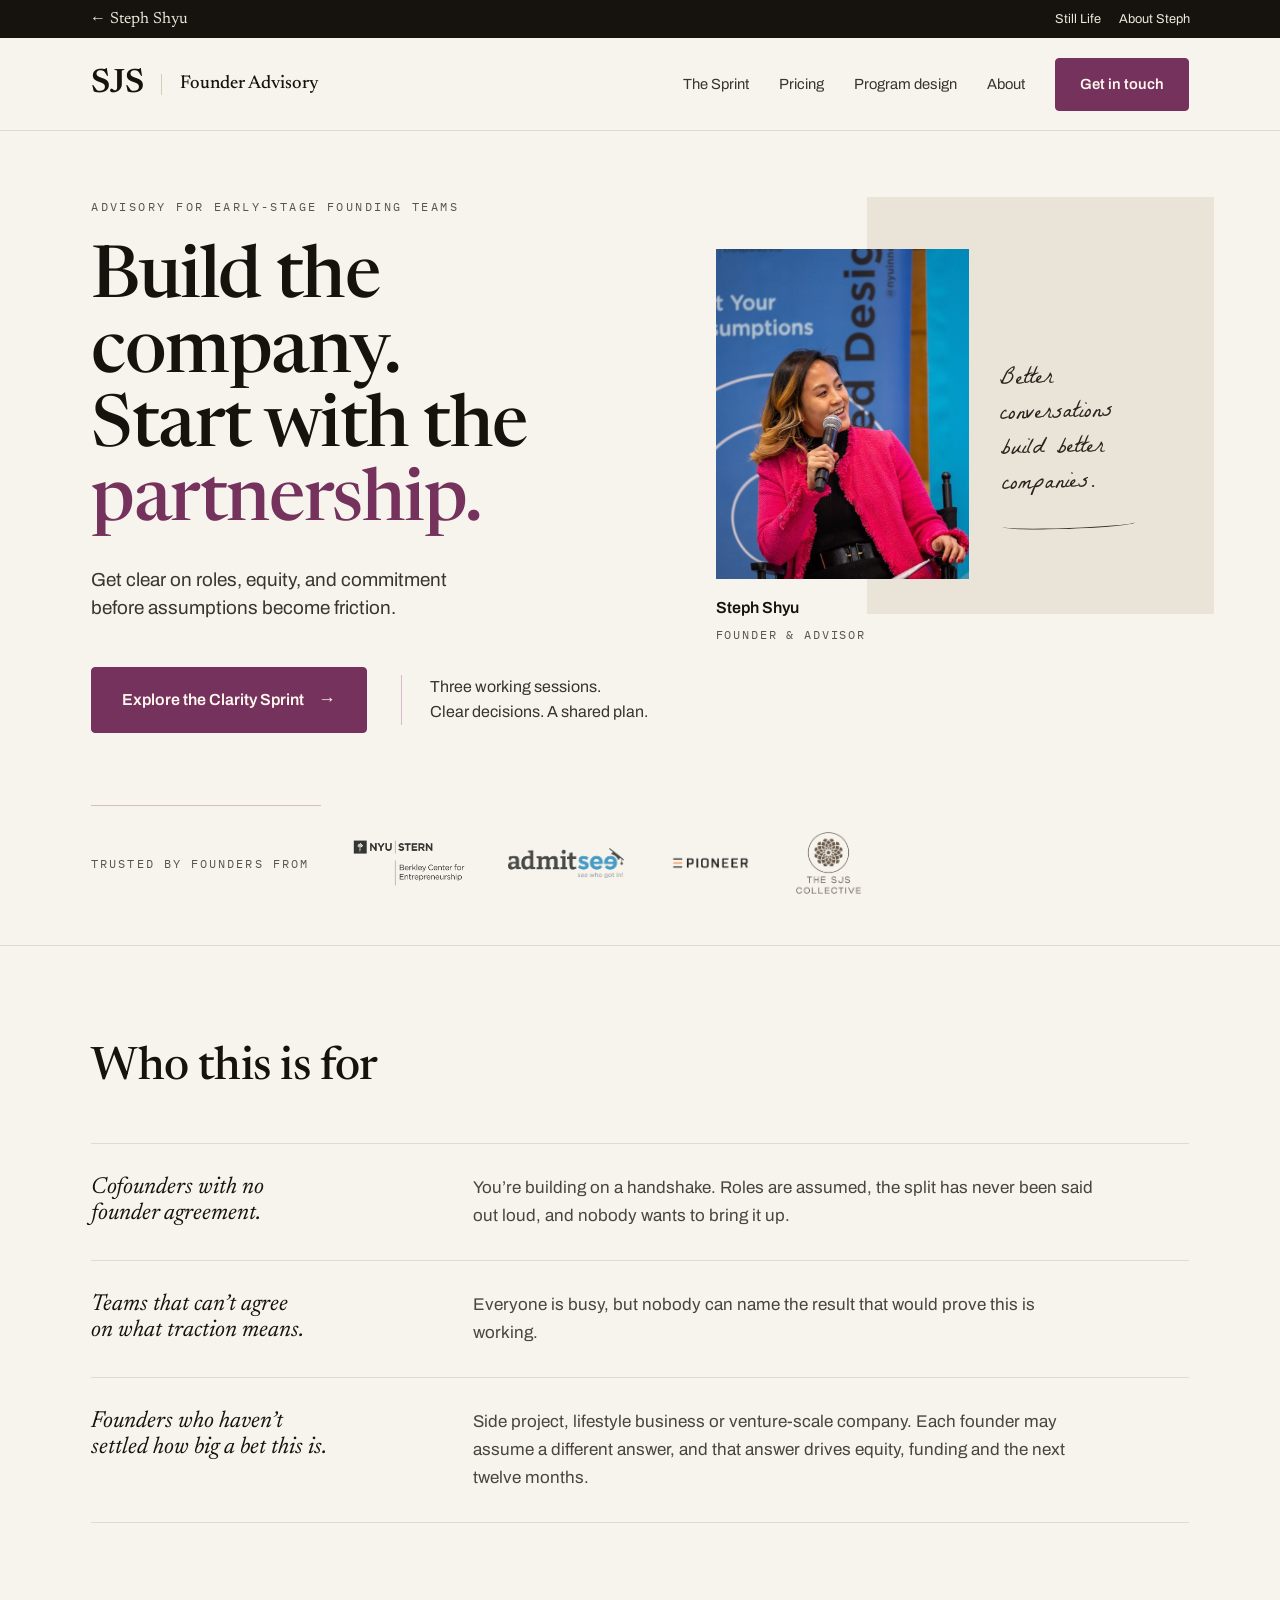
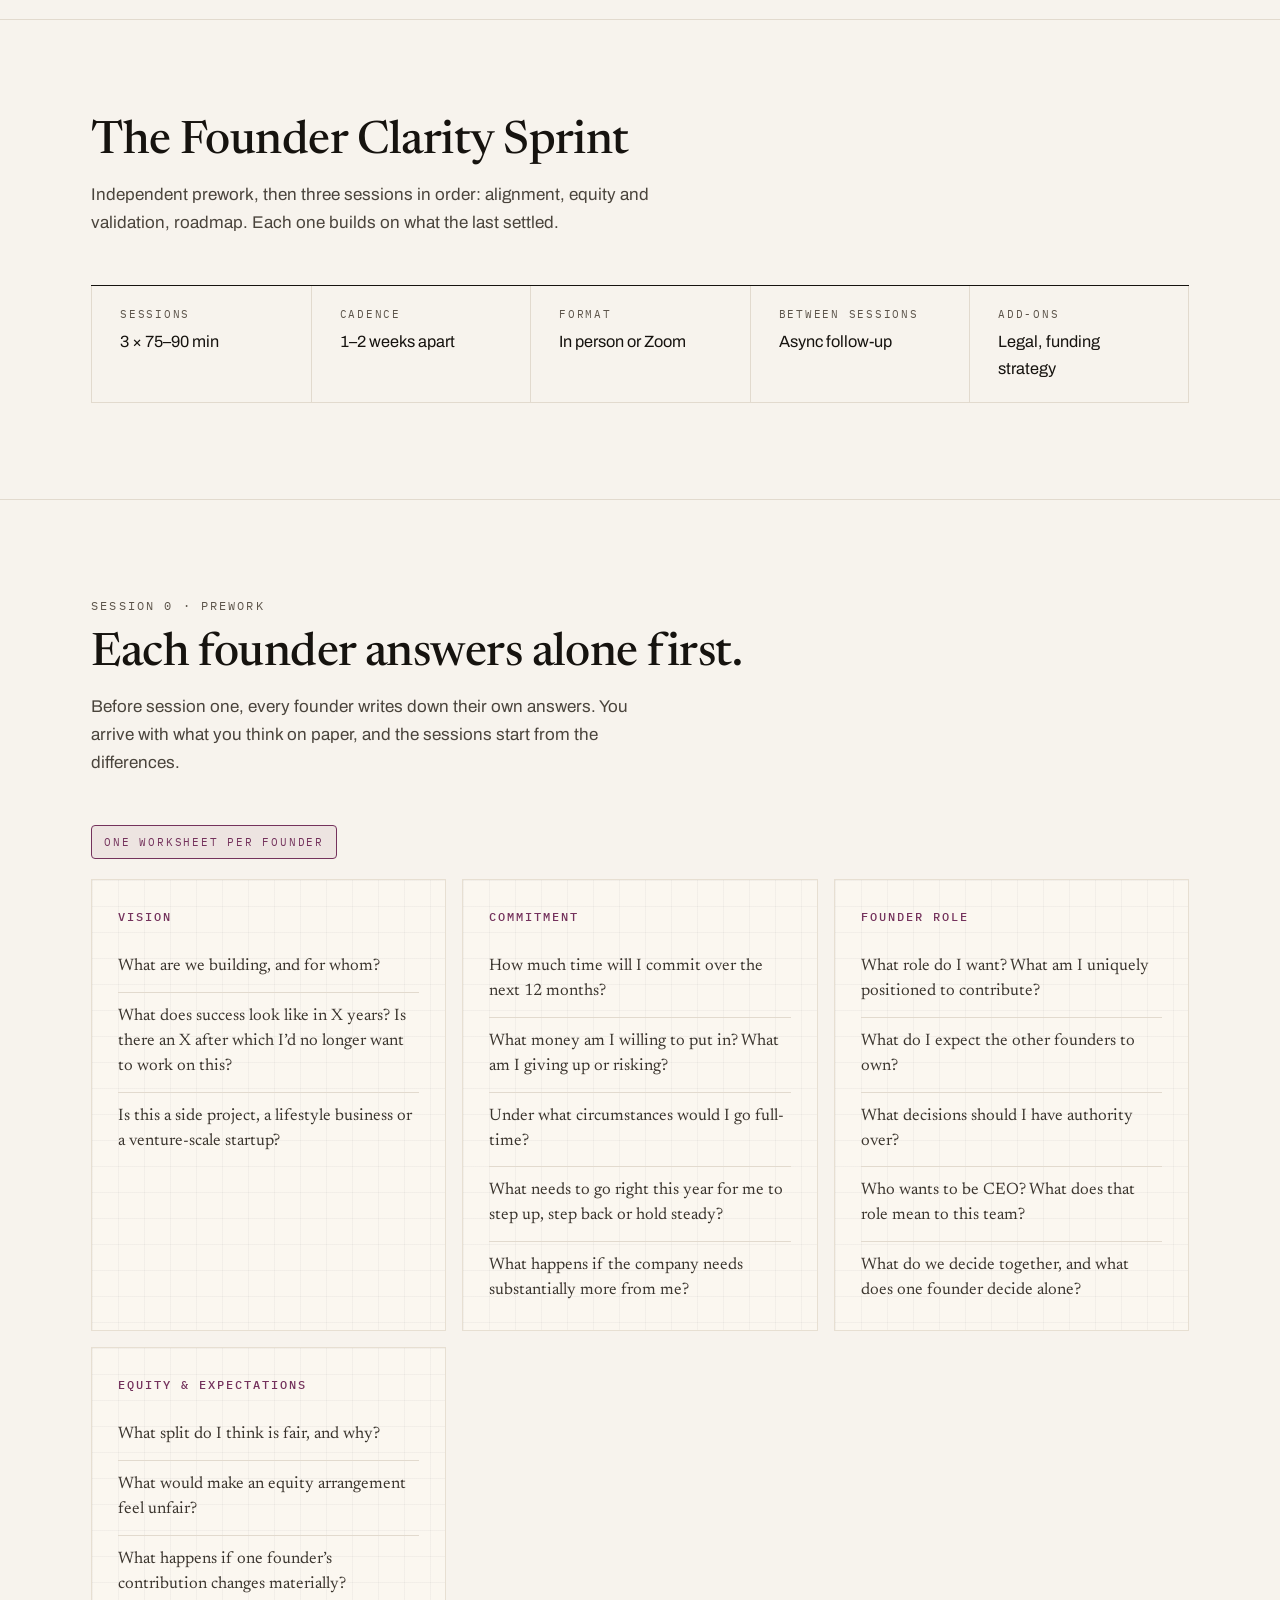
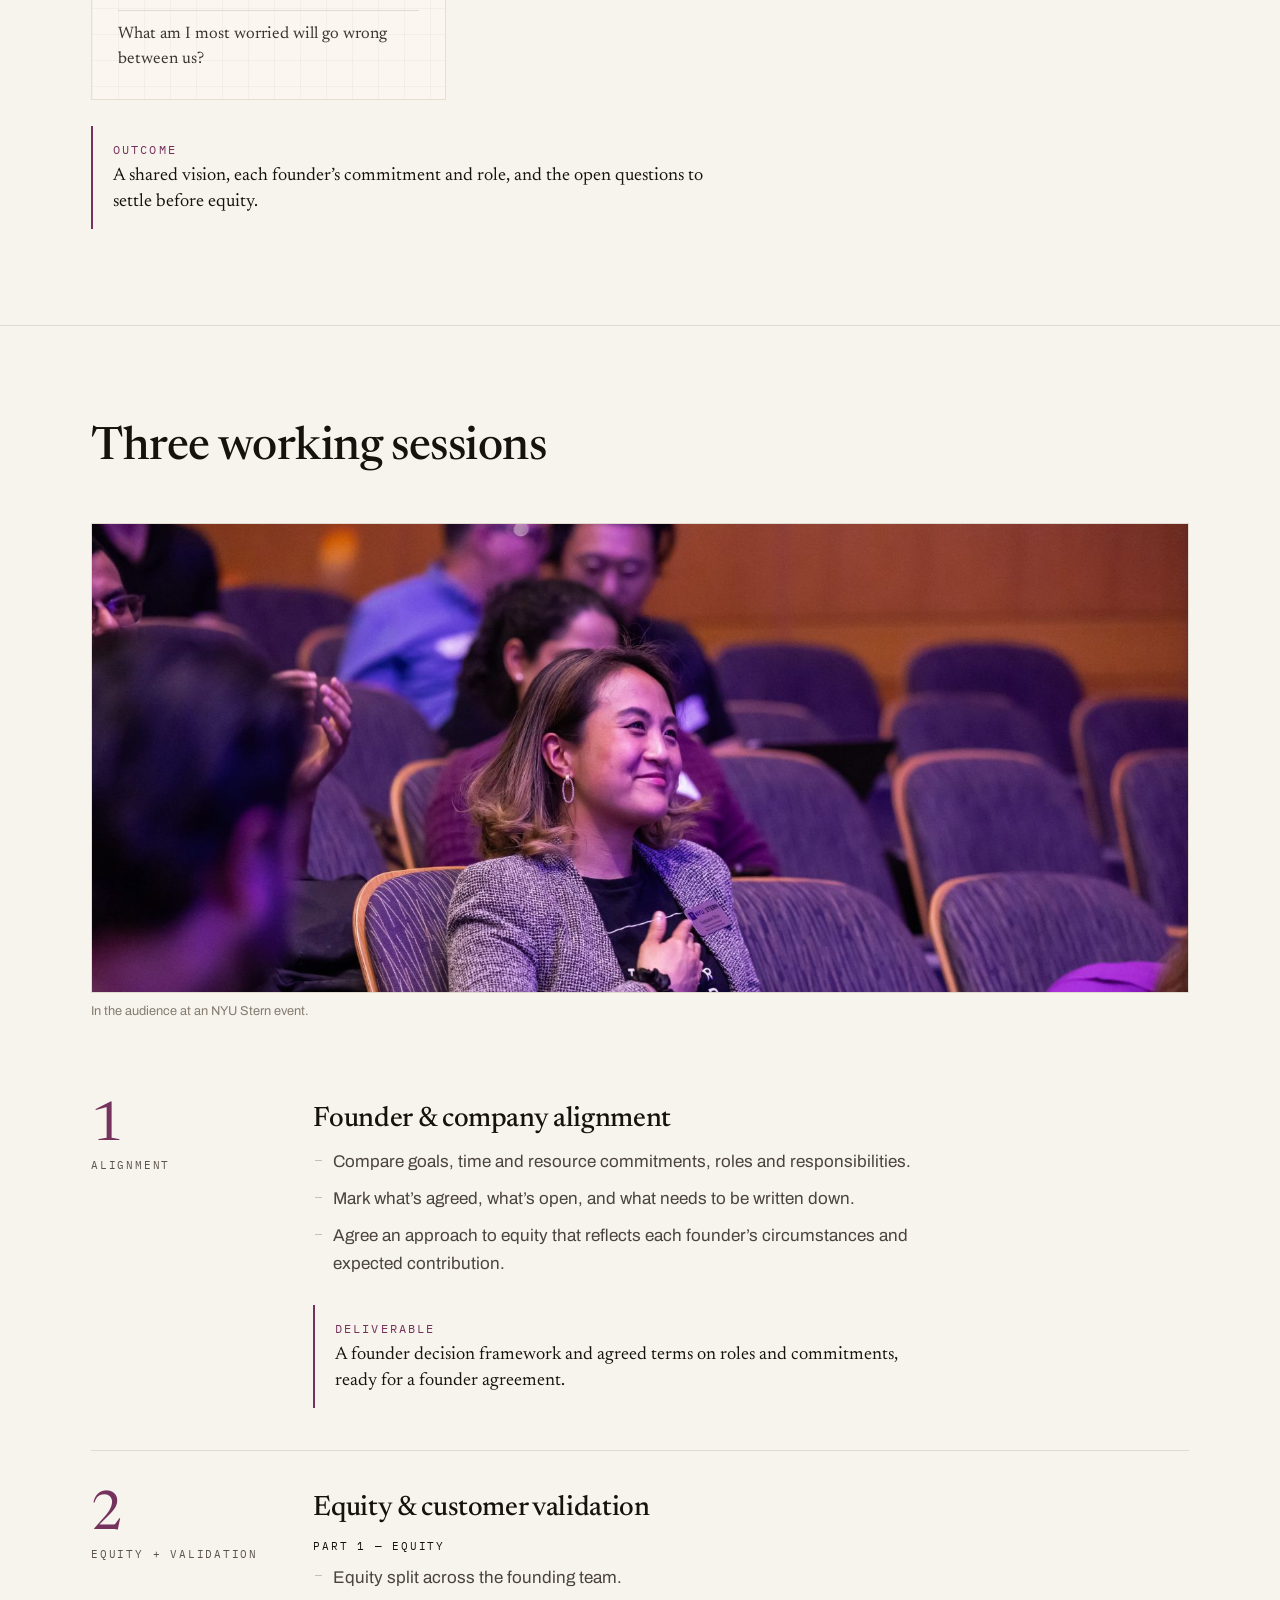
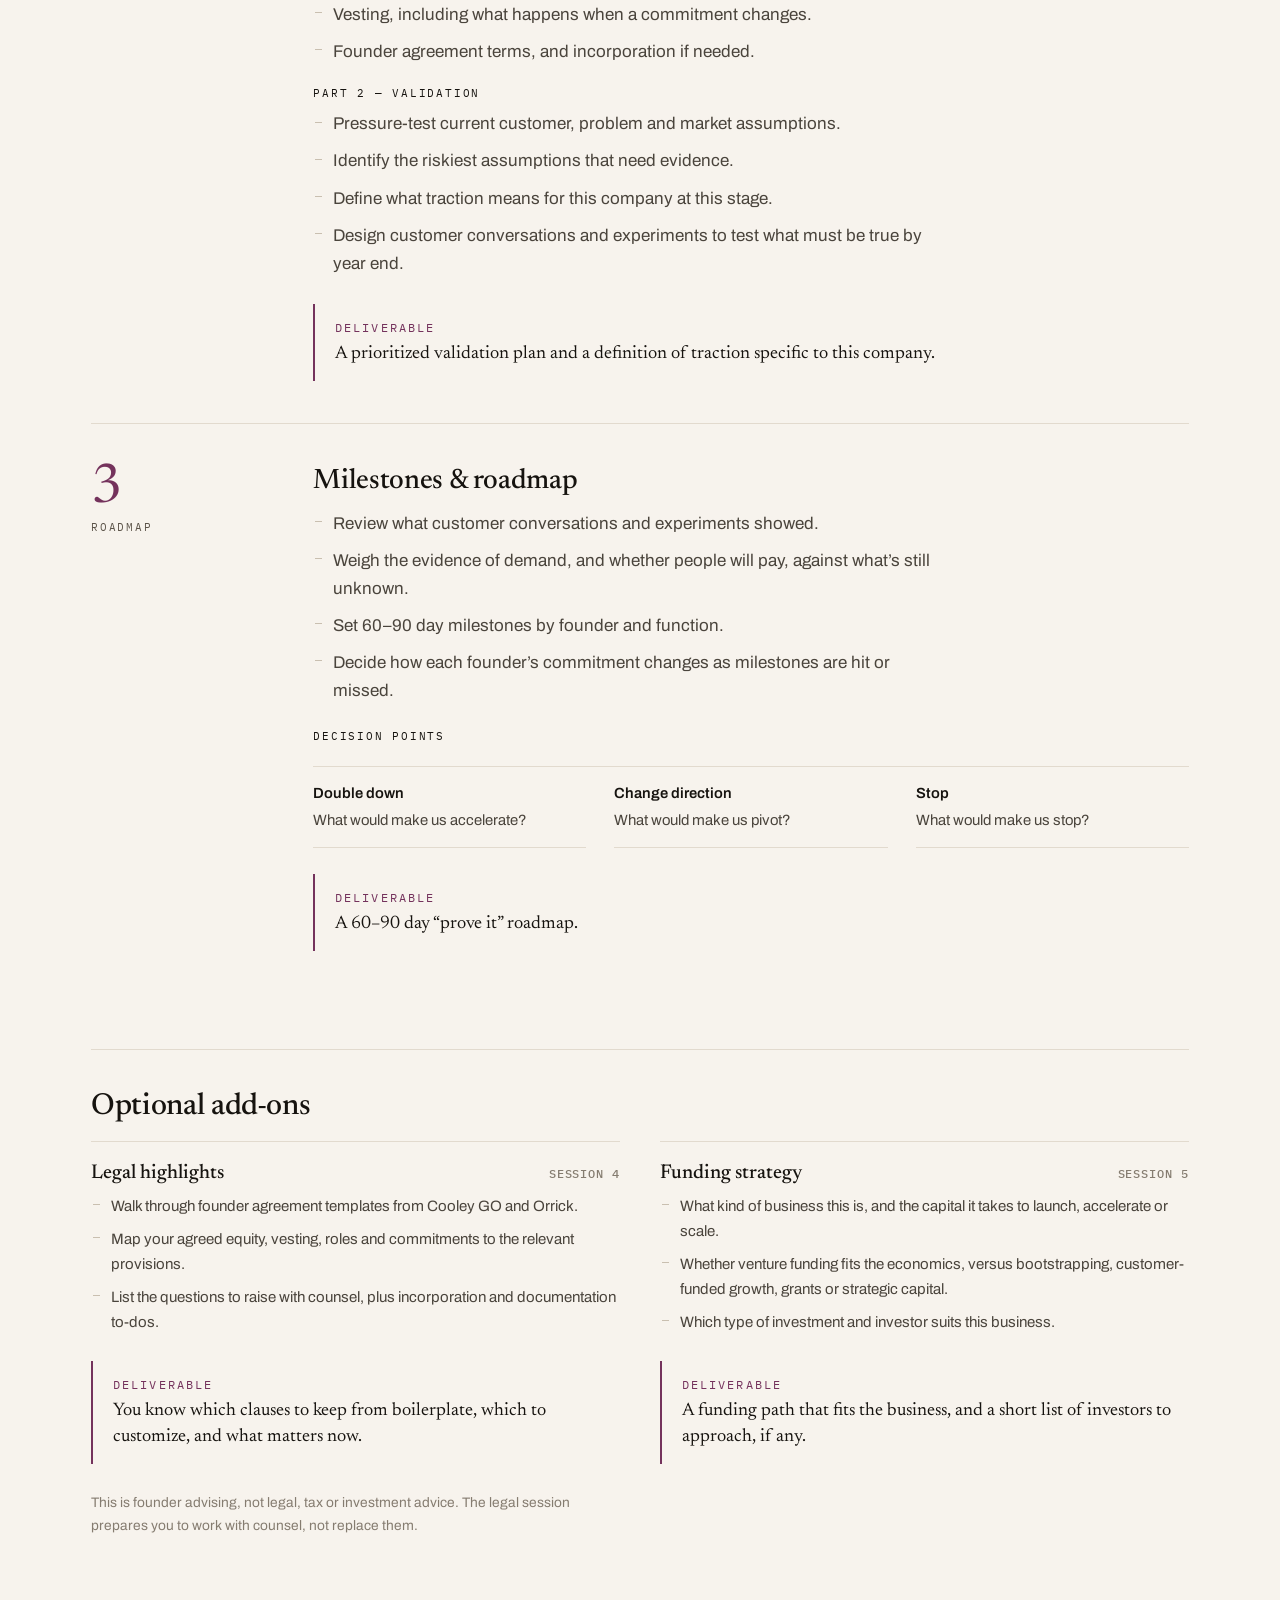
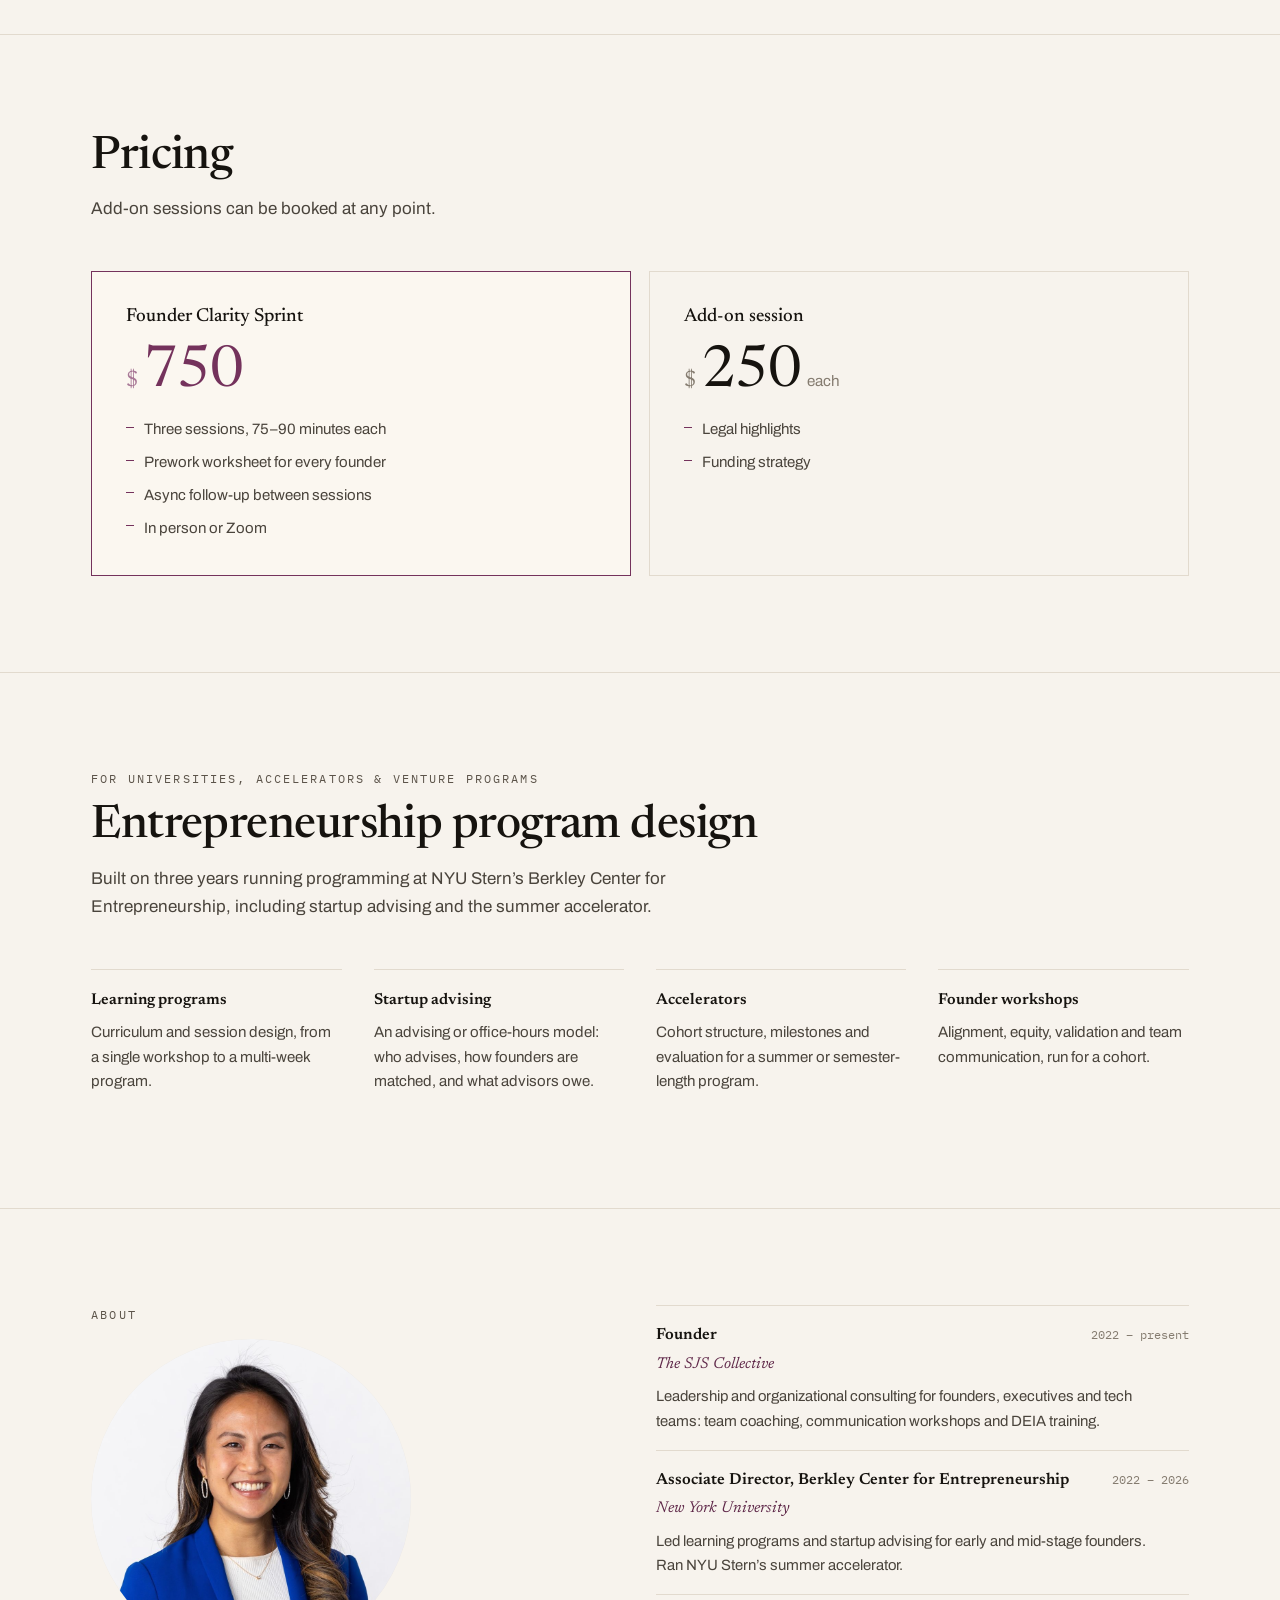
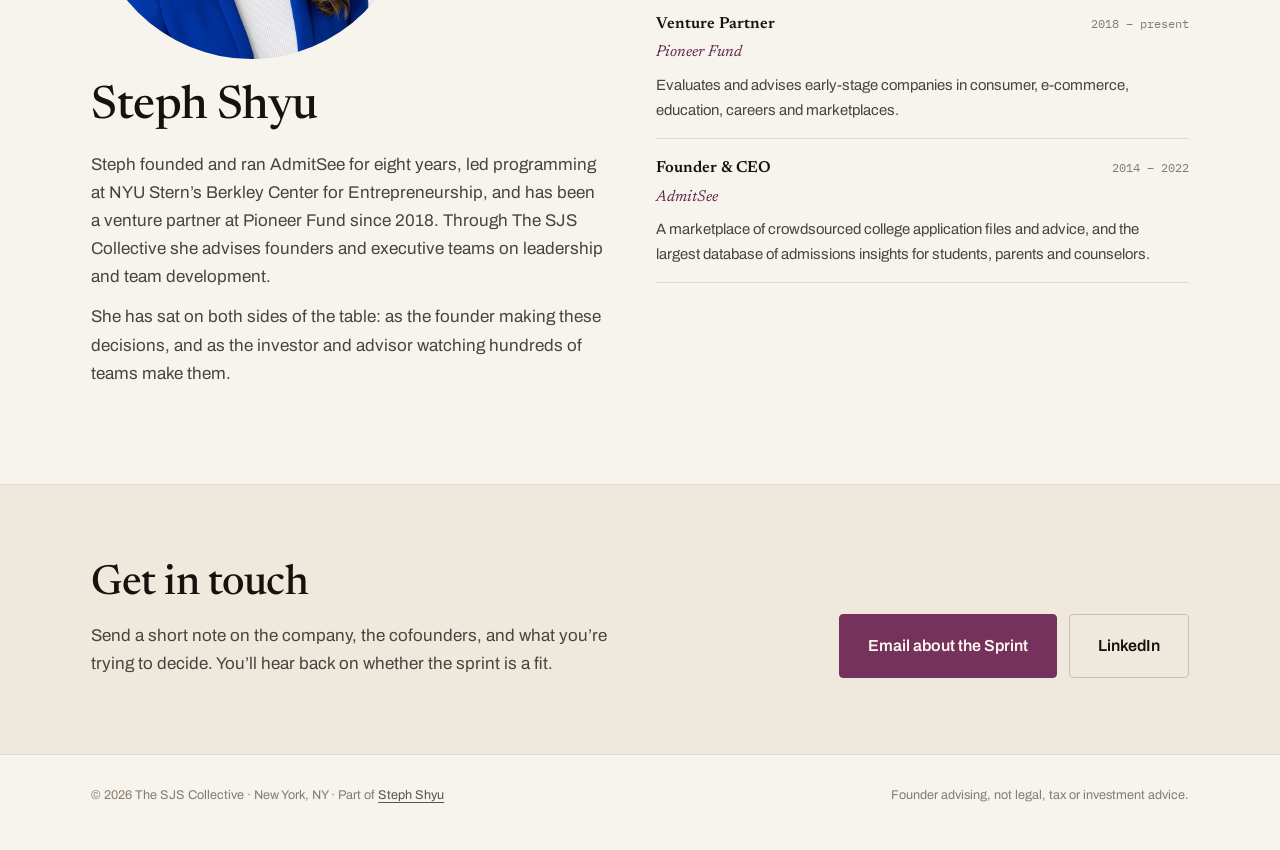
==== commit 7c4bafc9: "Turn the advisory site into the Steph Shyu personal site Adds a home page, a Still Life page and an " ====
--- a/advisory/index.html
+++ b/advisory/index.html
@@ -3,40 +3,46 @@
 <head>
 <meta charset="utf-8">
 <meta name="viewport" content="width=device-width, initial-scale=1">
-<title>SJS Founder Advisory — Stephanie Shyu</title>
+<title>SJS Founder Advisory | Steph Shyu (Stephanie Shyu)</title>
 <meta name="description" content="Advisory for early-stage founding teams. Three working sessions to get clear on roles, equity and commitment before assumptions become friction.">
 <link rel="icon" href="../favicon.svg" type="image/svg+xml">
 <link rel="canonical" href="https://applesandgrits.github.io/sjs-founder-advisory/advisory/">
 <meta name="theme-color" content="#F7F3ED">
 <meta property="og:type" content="website">
 <meta property="og:site_name" content="SJS Founder Advisory">
-<meta property="og:title" content="SJS Founder Advisory &mdash; Stephanie Shyu">
+<meta property="og:title" content="SJS Founder Advisory | Steph Shyu">
 <meta property="og:description" content="Advisory for early-stage founding teams. Three working sessions to get clear on roles, equity and commitment before assumptions become friction.">
 <meta property="og:url" content="https://applesandgrits.github.io/sjs-founder-advisory/advisory/">
-<meta property="og:image" content="https://applesandgrits.github.io/sjs-founder-advisory/advisory/og.png">
+<meta property="og:image" content="https://applesandgrits.github.io/sjs-founder-advisory/og.png">
 <meta property="og:image:width" content="1200">
 <meta property="og:image:height" content="630">
 <meta name="twitter:card" content="summary_large_image">
 <link rel="stylesheet" href="../fonts.css">
+<link rel="stylesheet" href="../assets/site.css">
 <link rel="preconnect" href="https://fonts.gstatic.com" crossorigin>
-<link rel="stylesheet" href="https://fonts.googleapis.com/css2?family=Architects+Daughter&display=swap">
 <style>
 *{box-sizing:border-box}
 body{margin:0;background:#F7F3ED;color:#16130F;font-family:"Archivo","Helvetica Neue",Arial,sans-serif;font-size:17px;line-height:1.65;-webkit-font-smoothing:antialiased;color-scheme:light}
 html{scroll-behavior:smooth}
-a{color:#8F2F0E;text-decoration-thickness:1px;text-underline-offset:3px}
+a{color:#5F2849;text-decoration-thickness:1px;text-underline-offset:3px}
 a:hover{color:#16130F}
-:focus-visible{outline:2px solid #B03A13;outline-offset:3px;border-radius:2px}
+:focus-visible{outline:2px solid #74325C;outline-offset:3px;border-radius:2px}
 img{max-width:100%}
-.x1:hover{color:#B03A13 !important}
-.x2:hover{background:#8F2F0E !important;border-color:#8F2F0E !important;color:#FFF6EE !important}
+.x1:hover{color:#74325C !important}
+.x2:hover{background:#5F2849 !important;border-color:#5F2849 !important;color:#FFF6EE !important}
 .x3::before{content:'';position:absolute;left:2px;top:.66em;width:7px;height:1px;background:#C9BFB0}
-.x4::before{content:'';position:absolute;left:0;top:.62em;width:8px;height:1px;background:#B03A13}
-.x5:hover{background:#8F2F0E !important;border-color:#8F2F0E !important;color:#FFF8EC !important}
+.x4::before{content:'';position:absolute;left:0;top:.62em;width:8px;height:1px;background:#74325C}
+.x5:hover{background:#5F2849 !important;border-color:#5F2849 !important;color:#FFF8EC !important}
 .x6:hover{background:#FFFCF7 !important;border-color:#16130F !important}
 </style>
 </head>
-<body>
+<body class="t-advisory">
+<div class="family-bar">
+  <div class="wrap">
+    <a class="fam" href="../">&larr; Steph Shyu</a>
+    <nav aria-label="Steph Shyu sites"><a href="../still-life/">Still Life</a><a href="../about/">About Steph</a></nav>
+  </div>
+</div>
 <header style="position:sticky;top:0;z-index:20;background:#F7F3ED;border-bottom:1px solid #E2DACE">
   <div style="width:clamp(320px,92vw,1180px);margin-inline:auto;padding-inline:clamp(18px,4vw,40px);display:flex;align-items:center;justify-content:space-between;gap:20px;min-height:92px;flex-wrap:wrap">
     <a href="#top" style="display:flex;align-items:center;gap:18px;color:#16130F;text-decoration:none">
@@ -47,12 +53,11 @@
       </span>
     </a>
     <nav style="display:flex;align-items:center;gap:30px;flex-wrap:wrap">
-      <a href="../" style="font-size:.92rem;color:#3A342D;text-decoration:none;white-space:nowrap" class="x1">&larr; Stephanie Shyu</a>
       <a href="#sprint" style="font-size:.92rem;color:#3A342D;text-decoration:none;white-space:nowrap" class="x1">The Sprint</a>
       <a href="#pricing" style="font-size:.92rem;color:#3A342D;text-decoration:none;white-space:nowrap" class="x1">Pricing</a>
       <a href="#programs" style="font-size:.92rem;color:#3A342D;text-decoration:none;white-space:nowrap" class="x1">Program design</a>
       <a href="#about" style="font-size:.92rem;color:#3A342D;text-decoration:none;white-space:nowrap" class="x1">About</a>
-      <a href="#contact" style="display:inline-flex;align-items:center;font-size:.92rem;font-weight:600;padding:13px 24px;border-radius:4px;text-decoration:none;white-space:nowrap;background:#B03A13;color:#FFF6EE;border:1px solid #B03A13;transition:background .15s ease,border-color .15s ease" class="x2">Get in touch</a>
+      <a href="#contact" style="display:inline-flex;align-items:center;font-size:.92rem;font-weight:600;padding:13px 24px;border-radius:4px;text-decoration:none;white-space:nowrap;background:#74325C;color:#FFF6EE;border:1px solid #74325C;transition:background .15s ease,border-color .15s ease" class="x2">Get in touch</a>
     </nav>
   </div>
 </header>
@@ -63,12 +68,12 @@
     <div style="display:flex;flex-wrap:wrap;gap:clamp(28px,4vw,56px);align-items:flex-start">
       <div style="flex:1 1 520px;min-width:0">
         <p style="margin:0 0 26px;font-family:'IBM Plex Mono',ui-monospace,Menlo,monospace;font-size:.76rem;letter-spacing:.2em;text-transform:uppercase;color:#5C544A">Advisory for early-stage founding teams</p>
-        <h1 style="margin:0;font-family:'Newsreader',Georgia,serif;font-weight:500;letter-spacing:-.02em;font-size:clamp(2.6rem,6vw,4.5rem);line-height:1.03;max-width:14ch">Build the company. Start with the <span style="color:#B03A13">partnership.</span></h1>
+        <h1 style="margin:0;font-family:'Newsreader',Georgia,serif;font-weight:500;letter-spacing:-.02em;font-size:clamp(2.6rem,6vw,4.5rem);line-height:1.03;max-width:14ch">Build the company. Start with the <span style="color:#74325C">partnership.</span></h1>
         <p style="margin:26px 0 0;max-width:36ch;font-size:1.18rem;line-height:1.5;color:#3A342D">Get clear on roles, equity, and commitment before assumptions become friction.</p>
         <div style="display:flex;flex-wrap:wrap;gap:clamp(18px,3vw,34px);margin-top:clamp(30px,4vw,44px);align-items:center">
-          <a href="#sprint" style="display:inline-flex;align-items:center;gap:14px;white-space:nowrap;font-size:1rem;font-weight:600;padding:19px 30px;border-radius:4px;text-decoration:none;background:#B03A13;color:#FFF6EE;border:1px solid #B03A13;transition:background .15s ease,border-color .15s ease" class="x2">Explore the Clarity Sprint <span style="font-size:1.1rem;line-height:1">&rarr;</span></a>
+          <a href="#sprint" style="display:inline-flex;align-items:center;gap:14px;white-space:nowrap;font-size:1rem;font-weight:600;padding:19px 30px;border-radius:4px;text-decoration:none;background:#74325C;color:#FFF6EE;border:1px solid #74325C;transition:background .15s ease,border-color .15s ease" class="x2">Explore the Clarity Sprint <span style="font-size:1.1rem;line-height:1">&rarr;</span></a>
           <div style="display:flex;align-items:stretch;gap:clamp(16px,2.4vw,28px)">
-            <span style="width:1px;background:#D9B7A4"></span>
+            <span style="width:1px;background:#D8B9CB"></span>
             <p style="margin:0;font-size:1rem;line-height:1.55;color:#3A342D">Three working sessions.<br>Clear decisions. A shared plan.</p>
           </div>
         </div>
@@ -78,14 +83,14 @@
         <div style="position:absolute;left:32%;right:clamp(-40px,-2vw,0px);top:0;bottom:14%;background:#EAE3D7"></div>
         <div style="position:relative;display:flex;flex-wrap:wrap;gap:clamp(16px,2.5vw,30px);align-items:flex-start;padding:clamp(20px,3vw,34px) 0 clamp(24px,3vw,38px)">
           <figure style="margin:0;flex:1 1 240px;max-width:330px;min-width:0;display:grid;gap:16px">
-            <img src="../photos/panel-nyu.jpg" width="1400" height="933" decoding="async" alt="Stephanie Shyu speaking into a microphone on a panel." style="display:block;width:100%;height:auto;aspect-ratio:3/3.9;object-fit:cover;object-position:38% 34%;background:#EDE6DB">
+            <img src="../photos/panel-nyu.jpg" width="1400" height="933" decoding="async" alt="Steph Shyu speaking into a microphone on a panel." style="display:block;width:100%;height:auto;aspect-ratio:3/3.9;object-fit:cover;object-position:38% 34%;background:#EDE6DB">
             <figcaption style="display:grid;gap:4px">
-              <span style="font-size:1rem;font-weight:600;color:#16130F">Stephanie Shyu</span>
+              <span style="font-size:1rem;font-weight:600;color:#16130F">Steph Shyu</span>
               <span style="font-family:'IBM Plex Mono',ui-monospace,Menlo,monospace;font-size:.72rem;letter-spacing:.16em;text-transform:uppercase;color:#5C544A">Founder &amp; Advisor</span>
             </figcaption>
           </figure>
           <div style="flex:0 1 190px;min-width:150px;align-self:center">
-            <p style="margin:0;max-width:15ch;font-family:'Architects Daughter',ui-rounded,cursive;font-size:1.02rem;line-height:1.9;color:#2A241E;transform:rotate(-1.5deg);transform-origin:left top">Better conversations build better companies.</p>
+            <p style="margin:0;max-width:15ch;font-family:'La Belle Aurore',ui-rounded,cursive;font-size-adjust:ex-height .46;font-size:1.15rem;line-height:1.9;color:#2A241E;transform:rotate(-1.5deg);transform-origin:left top">Better conversations build better companies.</p>
             <div style="width:132px;height:9px;margin:16px 0 0 4px;border-bottom:1.5px solid #3A342D;border-radius:0 0 50% 50%;transform:rotate(-2deg)"></div>
           </div>
         </div>
@@ -93,7 +98,7 @@
     </div>
 
     <div style="margin-top:clamp(40px,6vw,72px)">
-      <div style="width:230px;height:1px;background:#D9B7A4"></div>
+      <div style="width:230px;height:1px;background:#D8B9CB"></div>
       <div style="display:flex;flex-wrap:wrap;gap:18px clamp(24px,3.4vw,46px);align-items:center;padding-top:26px">
         <span style="font-family:'IBM Plex Mono',ui-monospace,Menlo,monospace;font-size:.72rem;letter-spacing:.18em;text-transform:uppercase;color:#5C544A">Trusted by founders from</span>
         <img src="../logos/nyu-stern-berkley.png" alt="NYU Stern Berkley Center for Entrepreneurship" style="height:46px;width:auto;display:block;opacity:.86">
@@ -150,11 +155,11 @@
         <p style="margin:0;max-width:58ch;color:#4A443C">Before session one, every founder writes down their own answers. You arrive with what you think on paper, and the sessions start from the differences.</p>
       </div>
       <div style="display:flex;flex-wrap:wrap;gap:12px 28px;align-items:baseline;margin-bottom:20px">
-        <span style="font-family:'IBM Plex Mono',ui-monospace,Menlo,monospace;font-size:.7rem;letter-spacing:.16em;text-transform:uppercase;color:#B03A13;border:1px solid #B03A13;padding:7px 12px;border-radius:4px;background:rgba(176,58,19,.08);display:inline-block;white-space:nowrap">One worksheet per founder</span>
+        <span style="font-family:'IBM Plex Mono',ui-monospace,Menlo,monospace;font-size:.7rem;letter-spacing:.16em;text-transform:uppercase;color:#74325C;border:1px solid #74325C;padding:7px 12px;border-radius:4px;background:rgba(116,50,92,.08);display:inline-block;white-space:nowrap">One worksheet per founder</span>
       </div>
       <div style="display:grid;gap:16px;grid-template-columns:repeat(auto-fit,minmax(min(100%,300px),1fr))">
         <div style="background:#FBF7F0;background-image:linear-gradient(rgba(22,19,15,.035) 1px,transparent 1px),linear-gradient(90deg,rgba(22,19,15,.035) 1px,transparent 1px);background-size:100% 26px,26px 100%;border:1px solid #E7DFD2;padding:26px 26px 14px">
-          <h3 style="margin:0 0 16px;font-size:.78rem;font-family:'IBM Plex Mono',ui-monospace,Menlo,monospace;font-weight:500;letter-spacing:.16em;text-transform:uppercase;color:#B03A13">Vision</h3>
+          <h3 style="margin:0 0 16px;font-size:.78rem;font-family:'IBM Plex Mono',ui-monospace,Menlo,monospace;font-weight:500;letter-spacing:.16em;text-transform:uppercase;color:#74325C">Vision</h3>
           <ul style="margin:0;padding:0;list-style:none">
             <li style="font-family:'Newsreader',Georgia,serif;font-size:1.04rem;line-height:1.5;color:#3A342D;padding:11px 0 13px;border-bottom:1px solid #E2DACE">What are we building, and for whom?</li>
             <li style="font-family:'Newsreader',Georgia,serif;font-size:1.04rem;line-height:1.5;color:#3A342D;padding:11px 0 13px;border-bottom:1px solid #E2DACE">What does success look like in X years? Is there an X after which I&rsquo;d no longer want to work on this?</li>
@@ -162,7 +167,7 @@
           </ul>
         </div>
         <div style="background:#FBF7F0;background-image:linear-gradient(rgba(22,19,15,.035) 1px,transparent 1px),linear-gradient(90deg,rgba(22,19,15,.035) 1px,transparent 1px);background-size:100% 26px,26px 100%;border:1px solid #E7DFD2;padding:26px 26px 14px">
-          <h3 style="margin:0 0 16px;font-size:.78rem;font-family:'IBM Plex Mono',ui-monospace,Menlo,monospace;font-weight:500;letter-spacing:.16em;text-transform:uppercase;color:#B03A13">Commitment</h3>
+          <h3 style="margin:0 0 16px;font-size:.78rem;font-family:'IBM Plex Mono',ui-monospace,Menlo,monospace;font-weight:500;letter-spacing:.16em;text-transform:uppercase;color:#74325C">Commitment</h3>
           <ul style="margin:0;padding:0;list-style:none">
             <li style="font-family:'Newsreader',Georgia,serif;font-size:1.04rem;line-height:1.5;color:#3A342D;padding:11px 0 13px;border-bottom:1px solid #E2DACE">How much time will I commit over the next 12 months?</li>
             <li style="font-family:'Newsreader',Georgia,serif;font-size:1.04rem;line-height:1.5;color:#3A342D;padding:11px 0 13px;border-bottom:1px solid #E2DACE">What money am I willing to put in? What am I giving up or risking?</li>
@@ -172,7 +177,7 @@
           </ul>
         </div>
         <div style="background:#FBF7F0;background-image:linear-gradient(rgba(22,19,15,.035) 1px,transparent 1px),linear-gradient(90deg,rgba(22,19,15,.035) 1px,transparent 1px);background-size:100% 26px,26px 100%;border:1px solid #E7DFD2;padding:26px 26px 14px">
-          <h3 style="margin:0 0 16px;font-size:.78rem;font-family:'IBM Plex Mono',ui-monospace,Menlo,monospace;font-weight:500;letter-spacing:.16em;text-transform:uppercase;color:#B03A13">Founder role</h3>
+          <h3 style="margin:0 0 16px;font-size:.78rem;font-family:'IBM Plex Mono',ui-monospace,Menlo,monospace;font-weight:500;letter-spacing:.16em;text-transform:uppercase;color:#74325C">Founder role</h3>
           <ul style="margin:0;padding:0;list-style:none">
             <li style="font-family:'Newsreader',Georgia,serif;font-size:1.04rem;line-height:1.5;color:#3A342D;padding:11px 0 13px;border-bottom:1px solid #E2DACE">What role do I want? What am I uniquely positioned to contribute?</li>
             <li style="font-family:'Newsreader',Georgia,serif;font-size:1.04rem;line-height:1.5;color:#3A342D;padding:11px 0 13px;border-bottom:1px solid #E2DACE">What do I expect the other founders to own?</li>
@@ -182,7 +187,7 @@
           </ul>
         </div>
         <div style="background:#FBF7F0;background-image:linear-gradient(rgba(22,19,15,.035) 1px,transparent 1px),linear-gradient(90deg,rgba(22,19,15,.035) 1px,transparent 1px);background-size:100% 26px,26px 100%;border:1px solid #E7DFD2;padding:26px 26px 14px">
-          <h3 style="margin:0 0 16px;font-size:.78rem;font-family:'IBM Plex Mono',ui-monospace,Menlo,monospace;font-weight:500;letter-spacing:.16em;text-transform:uppercase;color:#B03A13">Equity &amp; expectations</h3>
+          <h3 style="margin:0 0 16px;font-size:.78rem;font-family:'IBM Plex Mono',ui-monospace,Menlo,monospace;font-weight:500;letter-spacing:.16em;text-transform:uppercase;color:#74325C">Equity &amp; expectations</h3>
           <ul style="margin:0;padding:0;list-style:none">
             <li style="font-family:'Newsreader',Georgia,serif;font-size:1.04rem;line-height:1.5;color:#3A342D;padding:11px 0 13px;border-bottom:1px solid #E2DACE">What split do I think is fair, and why?</li>
             <li style="font-family:'Newsreader',Georgia,serif;font-size:1.04rem;line-height:1.5;color:#3A342D;padding:11px 0 13px;border-bottom:1px solid #E2DACE">What would make an equity arrangement feel unfair?</li>
@@ -191,8 +196,8 @@
           </ul>
         </div>
       </div>
-      <div style="display:grid;gap:4px;border-left:2px solid #B03A13;padding:14px 0 14px 20px;margin-top:26px">
-        <span style="font-family:'IBM Plex Mono',ui-monospace,Menlo,monospace;font-size:.72rem;letter-spacing:.18em;text-transform:uppercase;color:#B03A13">Outcome</span>
+      <div style="display:grid;gap:4px;border-left:2px solid #74325C;padding:14px 0 14px 20px;margin-top:26px">
+        <span style="font-family:'IBM Plex Mono',ui-monospace,Menlo,monospace;font-size:.72rem;letter-spacing:.18em;text-transform:uppercase;color:#74325C">Outcome</span>
         <p style="margin:0;font-family:'Newsreader',Georgia,serif;font-size:1.14rem;line-height:1.45;color:#16130F;max-width:60ch">A shared vision, each founder&rsquo;s commitment and role, and the open questions to settle before equity.</p>
       </div>
     </div>
@@ -204,14 +209,14 @@
         <h2 style="margin:0;font-family:'Newsreader',Georgia,serif;font-weight:500;line-height:1.14;letter-spacing:-.012em;font-size:clamp(1.9rem,3.6vw,2.9rem)">Three working sessions</h2>
       </div>
       <figure style="margin:0 0 40px;display:grid;gap:8px">
-        <img src="../photos/audience-nyu-stern.jpg" width="1620" height="694" loading="lazy" decoding="async" alt="Stephanie Shyu seated in an auditorium audience, wearing an NYU Stern name badge." style="display:block;width:100%;height:auto;aspect-ratio:21/9;object-fit:cover;border:1px solid #E2DACE;background:#EDE6DB">
+        <img src="../photos/audience-nyu-stern.jpg" width="1620" height="694" loading="lazy" decoding="async" alt="Steph Shyu seated in an auditorium audience, wearing an NYU Stern name badge." style="display:block;width:100%;height:auto;aspect-ratio:21/9;object-fit:cover;border:1px solid #E2DACE;background:#EDE6DB">
         <figcaption style="font-size:.8rem;color:#857C70">In the audience at an NYU Stern event.</figcaption>
       </figure>
 
       <div>
         <article style="display:flex;flex-wrap:wrap;gap:16px 52px;padding:42px 0">
           <div style="flex:0 0 170px;display:flex;flex-direction:column;gap:6px;position:sticky;top:104px;align-self:flex-start">
-            <span style="font-family:'Newsreader',Georgia,serif;font-size:3.4rem;line-height:.85;color:#B03A13;font-variant-numeric:tabular-nums">1</span>
+            <span style="font-family:'Newsreader',Georgia,serif;font-size:3.4rem;line-height:.85;color:#74325C;font-variant-numeric:tabular-nums">1</span>
             <span style="font-family:'IBM Plex Mono',ui-monospace,Menlo,monospace;font-size:.7rem;letter-spacing:.16em;text-transform:uppercase;color:#5C544A">Alignment</span>
           </div>
           <div style="flex:1 1 420px;min-width:0">
@@ -221,8 +226,8 @@
               <li style="position:relative;padding-left:20px;color:#4A443C;max-width:62ch" class="x3">Mark what&rsquo;s agreed, what&rsquo;s open, and what needs to be written down.</li>
               <li style="position:relative;padding-left:20px;color:#4A443C;max-width:62ch" class="x3">Agree an approach to equity that reflects each founder&rsquo;s circumstances and expected contribution.</li>
             </ul>
-            <div style="display:grid;gap:4px;border-left:2px solid #B03A13;padding:14px 0 14px 20px;margin-top:26px">
-              <span style="font-family:'IBM Plex Mono',ui-monospace,Menlo,monospace;font-size:.72rem;letter-spacing:.18em;text-transform:uppercase;color:#B03A13">Deliverable</span>
+            <div style="display:grid;gap:4px;border-left:2px solid #74325C;padding:14px 0 14px 20px;margin-top:26px">
+              <span style="font-family:'IBM Plex Mono',ui-monospace,Menlo,monospace;font-size:.72rem;letter-spacing:.18em;text-transform:uppercase;color:#74325C">Deliverable</span>
               <p style="margin:0;font-family:'Newsreader',Georgia,serif;font-size:1.14rem;line-height:1.45;color:#16130F;max-width:60ch">A founder decision framework and agreed terms on roles and commitments, ready for a founder agreement.</p>
             </div>
           </div>
@@ -230,7 +235,7 @@
 
         <article style="display:flex;flex-wrap:wrap;gap:16px 52px;padding:42px 0;border-top:1px solid #E2DACE">
           <div style="flex:0 0 170px;display:flex;flex-direction:column;gap:6px;position:sticky;top:104px;align-self:flex-start">
-            <span style="font-family:'Newsreader',Georgia,serif;font-size:3.4rem;line-height:.85;color:#B03A13;font-variant-numeric:tabular-nums">2</span>
+            <span style="font-family:'Newsreader',Georgia,serif;font-size:3.4rem;line-height:.85;color:#74325C;font-variant-numeric:tabular-nums">2</span>
             <span style="font-family:'IBM Plex Mono',ui-monospace,Menlo,monospace;font-size:.7rem;letter-spacing:.16em;text-transform:uppercase;color:#5C544A">Equity + validation</span>
           </div>
           <div style="flex:1 1 420px;min-width:0">
@@ -252,8 +257,8 @@
                 <li style="position:relative;padding-left:20px;color:#4A443C;max-width:62ch" class="x3">Design customer conversations and experiments to test what must be true by year end.</li>
               </ul>
             </div>
-            <div style="display:grid;gap:4px;border-left:2px solid #B03A13;padding:14px 0 14px 20px;margin-top:26px">
-              <span style="font-family:'IBM Plex Mono',ui-monospace,Menlo,monospace;font-size:.72rem;letter-spacing:.18em;text-transform:uppercase;color:#B03A13">Deliverable</span>
+            <div style="display:grid;gap:4px;border-left:2px solid #74325C;padding:14px 0 14px 20px;margin-top:26px">
+              <span style="font-family:'IBM Plex Mono',ui-monospace,Menlo,monospace;font-size:.72rem;letter-spacing:.18em;text-transform:uppercase;color:#74325C">Deliverable</span>
               <p style="margin:0;font-family:'Newsreader',Georgia,serif;font-size:1.14rem;line-height:1.45;color:#16130F;max-width:60ch">A prioritized validation plan and a definition of traction specific to this company.</p>
             </div>
           </div>
@@ -261,7 +266,7 @@
 
         <article style="display:flex;flex-wrap:wrap;gap:16px 52px;padding:42px 0;border-top:1px solid #E2DACE">
           <div style="flex:0 0 170px;display:flex;flex-direction:column;gap:6px;position:sticky;top:104px;align-self:flex-start">
-            <span style="font-family:'Newsreader',Georgia,serif;font-size:3.4rem;line-height:.85;color:#B03A13;font-variant-numeric:tabular-nums">3</span>
+            <span style="font-family:'Newsreader',Georgia,serif;font-size:3.4rem;line-height:.85;color:#74325C;font-variant-numeric:tabular-nums">3</span>
             <span style="font-family:'IBM Plex Mono',ui-monospace,Menlo,monospace;font-size:.7rem;letter-spacing:.16em;text-transform:uppercase;color:#5C544A">Roadmap</span>
           </div>
           <div style="flex:1 1 420px;min-width:0">
@@ -278,8 +283,8 @@
               <div style="padding:14px 0;border-bottom:1px solid #E2DACE"><dt style="font-weight:600;font-size:.92rem;margin-bottom:3px">Change direction</dt><dd style="margin:0;color:#4A443C;font-size:.93rem">What would make us pivot?</dd></div>
               <div style="padding:14px 0;border-bottom:1px solid #E2DACE"><dt style="font-weight:600;font-size:.92rem;margin-bottom:3px">Stop</dt><dd style="margin:0;color:#4A443C;font-size:.93rem">What would make us stop?</dd></div>
             </dl>
-            <div style="display:grid;gap:4px;border-left:2px solid #B03A13;padding:14px 0 14px 20px;margin-top:26px">
-              <span style="font-family:'IBM Plex Mono',ui-monospace,Menlo,monospace;font-size:.72rem;letter-spacing:.18em;text-transform:uppercase;color:#B03A13">Deliverable</span>
+            <div style="display:grid;gap:4px;border-left:2px solid #74325C;padding:14px 0 14px 20px;margin-top:26px">
+              <span style="font-family:'IBM Plex Mono',ui-monospace,Menlo,monospace;font-size:.72rem;letter-spacing:.18em;text-transform:uppercase;color:#74325C">Deliverable</span>
               <p style="margin:0;font-family:'Newsreader',Georgia,serif;font-size:1.14rem;line-height:1.45;color:#16130F;max-width:60ch">A 60&ndash;90 day &ldquo;prove it&rdquo; roadmap.</p>
             </div>
           </div>
@@ -296,8 +301,8 @@
               <li style="position:relative;padding-left:20px;color:#4A443C;font-size:.94rem" class="x3">Map your agreed equity, vesting, roles and commitments to the relevant provisions.</li>
               <li style="position:relative;padding-left:20px;color:#4A443C;font-size:.94rem" class="x3">List the questions to raise with counsel, plus incorporation and documentation to-dos.</li>
             </ul>
-            <div style="display:grid;gap:4px;border-left:2px solid #B03A13;padding:14px 0 14px 20px;margin-top:26px">
-              <span style="font-family:'IBM Plex Mono',ui-monospace,Menlo,monospace;font-size:.72rem;letter-spacing:.18em;text-transform:uppercase;color:#B03A13">Deliverable</span>
+            <div style="display:grid;gap:4px;border-left:2px solid #74325C;padding:14px 0 14px 20px;margin-top:26px">
+              <span style="font-family:'IBM Plex Mono',ui-monospace,Menlo,monospace;font-size:.72rem;letter-spacing:.18em;text-transform:uppercase;color:#74325C">Deliverable</span>
               <p style="margin:0;font-family:'Newsreader',Georgia,serif;font-size:1.14rem;line-height:1.45;color:#16130F;max-width:60ch">You know which clauses to keep from boilerplate, which to customize, and what matters now.</p>
             </div>
           </div>
@@ -308,8 +313,8 @@
               <li style="position:relative;padding-left:20px;color:#4A443C;font-size:.94rem" class="x3">Whether venture funding fits the economics, versus bootstrapping, customer-funded growth, grants or strategic capital.</li>
               <li style="position:relative;padding-left:20px;color:#4A443C;font-size:.94rem" class="x3">Which type of investment and investor suits this business.</li>
             </ul>
-            <div style="display:grid;gap:4px;border-left:2px solid #B03A13;padding:14px 0 14px 20px;margin-top:26px">
-              <span style="font-family:'IBM Plex Mono',ui-monospace,Menlo,monospace;font-size:.72rem;letter-spacing:.18em;text-transform:uppercase;color:#B03A13">Deliverable</span>
+            <div style="display:grid;gap:4px;border-left:2px solid #74325C;padding:14px 0 14px 20px;margin-top:26px">
+              <span style="font-family:'IBM Plex Mono',ui-monospace,Menlo,monospace;font-size:.72rem;letter-spacing:.18em;text-transform:uppercase;color:#74325C">Deliverable</span>
               <p style="margin:0;font-family:'Newsreader',Georgia,serif;font-size:1.14rem;line-height:1.45;color:#16130F;max-width:60ch">A funding path that fits the business, and a short list of investors to approach, if any.</p>
             </div>
           </div>
@@ -326,9 +331,9 @@
         <p style="margin:0;max-width:58ch;color:#4A443C">Add-on sessions can be booked at any point.</p>
       </div>
       <div style="display:grid;gap:18px;grid-template-columns:repeat(auto-fit,minmax(min(100%,300px),1fr))">
-        <div style="border:1px solid #B03A13;padding:34px;background:#FBF7F0">
+        <div style="border:1px solid #74325C;padding:34px;background:#FBF7F0">
           <h3 style="margin:0 0 16px;font-family:'Newsreader',Georgia,serif;font-weight:500;line-height:1.14;font-size:1.18rem">Founder Clarity Sprint</h3>
-          <div style="display:flex;align-items:baseline;gap:6px;font-family:'Newsreader',Georgia,serif;font-size:3.6rem;line-height:1;font-variant-numeric:tabular-nums;letter-spacing:-.02em;color:#B03A13"><span style="font-size:1.4rem;color:#B98060;letter-spacing:0">$</span>750</div>
+          <div style="display:flex;align-items:baseline;gap:6px;font-family:'Newsreader',Georgia,serif;font-size:3.6rem;line-height:1;font-variant-numeric:tabular-nums;letter-spacing:-.02em;color:#74325C"><span style="font-size:1.4rem;color:#A87896;letter-spacing:0">$</span>750</div>
           <ul style="margin:16px 0 0;padding-left:0;list-style:none;display:grid;gap:8px;font-size:.94rem;color:#4A443C">
             <li style="padding-left:18px;position:relative" class="x4">Three sessions, 75&ndash;90 minutes each</li>
             <li style="padding-left:18px;position:relative" class="x4">Prework worksheet for every founder</li>
@@ -381,31 +386,31 @@
       <div style="flex:1 1 380px;min-width:0">
         <p style="margin:0 0 14px;font-family:'IBM Plex Mono',ui-monospace,Menlo,monospace;font-size:.74rem;letter-spacing:.18em;text-transform:uppercase;color:#5C544A">About</p>
         <figure style="margin:0 0 22px;max-width:320px">
-          <img src="../photos/stephanie-shyu.jpg" width="712" height="712" loading="lazy" decoding="async" alt="Stephanie Shyu." style="display:block;width:100%;height:auto;aspect-ratio:1;object-fit:cover;border-radius:50%;background:#EDE6DB">
+          <img src="../photos/steph-studio.jpg" width="1400" height="933" loading="lazy" decoding="async" alt="Steph Shyu in a cobalt blazer." style="display:block;width:100%;height:auto;aspect-ratio:1;object-fit:cover;object-position:50% 28%;border-radius:50%;background:#EDE6DB">
         </figure>
-        <h2 style="margin:0;font-family:'Newsreader',Georgia,serif;font-weight:500;line-height:1.14;letter-spacing:-.012em;font-size:clamp(1.9rem,3.6vw,2.9rem)">Stephanie Shyu</h2>
-        <p style="margin:18px 0 0;color:#4A443C;max-width:52ch">Stephanie founded and ran AdmitSee for eight years, led programming at NYU Stern&rsquo;s Berkley Center for Entrepreneurship, and has been a venture partner at Pioneer Fund since 2018. Through The SJS Collective she advises founders and executive teams on leadership and team development.</p>
+        <h2 style="margin:0;font-family:'Newsreader',Georgia,serif;font-weight:500;line-height:1.14;letter-spacing:-.012em;font-size:clamp(1.9rem,3.6vw,2.9rem)">Steph Shyu</h2>
+        <p style="margin:18px 0 0;color:#4A443C;max-width:52ch">Steph founded and ran AdmitSee for eight years, led programming at NYU Stern&rsquo;s Berkley Center for Entrepreneurship, and has been a venture partner at Pioneer Fund since 2018. Through The SJS Collective she advises founders and executive teams on leadership and team development.</p>
         <p style="margin:12px 0 0;color:#4A443C;max-width:52ch">She has sat on both sides of the table: as the founder making these decisions, and as the investor and advisor watching hundreds of teams make them.</p>
       </div>
       <div style="flex:1 1 400px;min-width:0">
         <div style="display:grid;gap:3px;padding:16px 0;border-top:1px solid #E2DACE">
           <div style="display:flex;flex-wrap:wrap;justify-content:space-between;gap:6px 16px;align-items:baseline"><h3 style="margin:0;font-size:1rem;font-weight:600">Founder</h3><span style="font-family:'IBM Plex Mono',ui-monospace,Menlo,monospace;font-size:.72rem;color:#857C70;font-variant-numeric:tabular-nums;white-space:nowrap">2022 &ndash; present</span></div>
-          <div style="font-family:'Newsreader',Georgia,serif;font-style:italic;color:#8F2F0E;font-size:.98rem">The SJS Collective</div>
+          <div style="font-family:'Newsreader',Georgia,serif;font-style:italic;color:#5F2849;font-size:.98rem">The SJS Collective</div>
           <p style="margin:4px 0 0;color:#4A443C;font-size:.93rem;max-width:56ch">Leadership and organizational consulting for founders, executives and tech teams: team coaching, communication workshops and DEIA training.</p>
         </div>
         <div style="display:grid;gap:3px;padding:16px 0;border-top:1px solid #E2DACE">
           <div style="display:flex;flex-wrap:wrap;justify-content:space-between;gap:6px 16px;align-items:baseline"><h3 style="margin:0;font-size:1rem;font-weight:600">Associate Director, Berkley Center for Entrepreneurship</h3><span style="font-family:'IBM Plex Mono',ui-monospace,Menlo,monospace;font-size:.72rem;color:#857C70;font-variant-numeric:tabular-nums;white-space:nowrap">2022 &ndash; 2026</span></div>
-          <div style="font-family:'Newsreader',Georgia,serif;font-style:italic;color:#8F2F0E;font-size:.98rem">New York University</div>
+          <div style="font-family:'Newsreader',Georgia,serif;font-style:italic;color:#5F2849;font-size:.98rem">New York University</div>
           <p style="margin:4px 0 0;color:#4A443C;font-size:.93rem;max-width:56ch">Led learning programs and startup advising for early and mid-stage founders. Ran NYU Stern&rsquo;s summer accelerator.</p>
         </div>
         <div style="display:grid;gap:3px;padding:16px 0;border-top:1px solid #E2DACE">
           <div style="display:flex;flex-wrap:wrap;justify-content:space-between;gap:6px 16px;align-items:baseline"><h3 style="margin:0;font-size:1rem;font-weight:600">Venture Partner</h3><span style="font-family:'IBM Plex Mono',ui-monospace,Menlo,monospace;font-size:.72rem;color:#857C70;font-variant-numeric:tabular-nums;white-space:nowrap">2018 &ndash; present</span></div>
-          <div style="font-family:'Newsreader',Georgia,serif;font-style:italic;color:#8F2F0E;font-size:.98rem">Pioneer Fund</div>
+          <div style="font-family:'Newsreader',Georgia,serif;font-style:italic;color:#5F2849;font-size:.98rem">Pioneer Fund</div>
           <p style="margin:4px 0 0;color:#4A443C;font-size:.93rem;max-width:56ch">Evaluates and advises early-stage companies in consumer, e-commerce, education, careers and marketplaces.</p>
         </div>
         <div style="display:grid;gap:3px;padding:16px 0;border-top:1px solid #E2DACE;border-bottom:1px solid #E2DACE">
           <div style="display:flex;flex-wrap:wrap;justify-content:space-between;gap:6px 16px;align-items:baseline"><h3 style="margin:0;font-size:1rem;font-weight:600">Founder &amp; CEO</h3><span style="font-family:'IBM Plex Mono',ui-monospace,Menlo,monospace;font-size:.72rem;color:#857C70;font-variant-numeric:tabular-nums;white-space:nowrap">2014 &ndash; 2022</span></div>
-          <div style="font-family:'Newsreader',Georgia,serif;font-style:italic;color:#8F2F0E;font-size:.98rem">AdmitSee</div>
+          <div style="font-family:'Newsreader',Georgia,serif;font-style:italic;color:#5F2849;font-size:.98rem">AdmitSee</div>
           <p style="margin:4px 0 0;color:#4A443C;font-size:.93rem;max-width:56ch">A marketplace of crowdsourced college application files and advice, and the largest database of admissions insights for students, parents and counselors.</p>
         </div>
       </div>
@@ -419,7 +424,7 @@
         <p style="margin:14px 0 0;color:#4A443C;max-width:52ch">Send a short note on the company, the cofounders, and what you&rsquo;re trying to decide. You&rsquo;ll hear back on whether the sprint is a fit.</p>
       </div>
       <div style="display:flex;flex-wrap:wrap;gap:12px">
-        <a href="mailto:hello@sjscollective.com?subject=Founder%20Clarity%20Sprint%20inquiry" style="display:inline-flex;align-items:center;gap:8px;font-size:1rem;font-weight:600;white-space:nowrap;padding:18px 28px;border-radius:4px;text-decoration:none;background:#B03A13;color:#FFF6EE;border:1px solid #B03A13;transition:background .15s ease,color .15s ease,border-color .15s ease" class="x5">Email about the Sprint</a>
+        <a href="mailto:hello@sjscollective.com?subject=Founder%20Clarity%20Sprint%20inquiry" style="display:inline-flex;align-items:center;gap:8px;font-size:1rem;font-weight:600;white-space:nowrap;padding:18px 28px;border-radius:4px;text-decoration:none;background:#74325C;color:#FFF6EE;border:1px solid #74325C;transition:background .15s ease,color .15s ease,border-color .15s ease" class="x5">Email about the Sprint</a>
         <a href="https://www.linkedin.com/in/stephjshyu/" target="_blank" rel="noopener" style="display:inline-flex;align-items:center;gap:8px;font-size:1rem;font-weight:600;white-space:nowrap;padding:18px 28px;border-radius:4px;text-decoration:none;background:transparent;color:#16130F;border:1px solid #C9BFB0;transition:background .15s ease,border-color .15s ease" class="x6">LinkedIn</a>
       </div>
     </div>
@@ -429,7 +434,7 @@
 
 <footer style="padding:30px 0 44px;border-top:1px solid #E2DACE">
   <div style="width:clamp(320px,92vw,1180px);margin-inline:auto;padding-inline:clamp(18px,4vw,40px);display:flex;flex-wrap:wrap;gap:10px 28px;justify-content:space-between;align-items:baseline">
-    <small style="color:#857C70;font-size:.79rem">&copy; 2026 The SJS Collective &middot; New York, NY</small>
+    <small style="color:#857C70;font-size:.79rem">&copy; 2026 The SJS Collective &middot; New York, NY &middot; Part of <a href="../" style="color:#5C544A">Steph Shyu</a></small>
     <small style="color:#857C70;font-size:.79rem">Founder advising, not legal, tax or investment advice.</small>
   </div>
 </footer>
--- a/fonts.css
+++ b/fonts.css
@@ -203,3 +203,13 @@
   src: url(fonts/cY9AfjOCX1hbuyalUrK4397yjA.woff2) format('woff2');
   unicode-range: U+0000-00FF, U+0131, U+0152-0153, U+02BB-02BC, U+02C6, U+02DA, U+02DC, U+0304, U+0308, U+0329, U+2000-206F, U+20AC, U+2122, U+2191, U+2193, U+2212, U+2215, U+FEFF, U+FFFD;
 }
+
+/* latin */
+@font-face {
+  font-family: 'La Belle Aurore';
+  font-style: normal;
+  font-weight: 400;
+  font-display: swap;
+  src: url(fonts/la-belle-aurore-latin.woff2) format('woff2');
+  unicode-range: U+0000-00FF, U+0131, U+0152-0153, U+02BB-02BC, U+02C6, U+02DA, U+02DC, U+0304, U+0308, U+0329, U+2000-206F, U+20AC, U+2122, U+2191, U+2193, U+2212, U+2215, U+FEFF, U+FFFD;
+}
--- a/assets/site.css
+++ b/assets/site.css
@@ -0,0 +1,184 @@
+/* Steph Shyu — shared design system
+   One base (paper, ink, four typefaces), three themes:
+   .t-hub (ink only), .t-advisory (plum), .t-still (moss).
+   Pages set the theme with a class on <body>. Single light theme by design. */
+
+:root{
+  color-scheme: light;
+  /* shared base */
+  --paper:#F7F3ED; --sand:#EDE6DB; --sand-2:#EAE3D7; --rule:#E2DACE; --rule-2:#D6CCBE;
+  --ink:#16130F; --ink-2:#3A342D; --muted:#5C544A; --note:#2A241E; --card:#FFFDF9;
+  /* Advisory: plum */
+  --plum:#74325C; --plum-text:#5F2849; --plum-tint:#EEDFE7;
+  /* Still Life: moss */
+  --moss:#4B5B34; --moss-text:#3C4A2A; --moss-tint:#E3E6D6; --moss-paper:#F5F3EA;
+  /* type */
+  --display:"Newsreader",Georgia,serif;
+  --body:"Archivo","Helvetica Neue",Arial,sans-serif;
+  --mono:"IBM Plex Mono",ui-monospace,Menlo,monospace;
+  --hand:"La Belle Aurore",ui-rounded,cursive;
+  /* theme slots (hub defaults) */
+  --accent:var(--ink); --accent-text:var(--ink); --accent-tint:var(--sand); --page:var(--paper);
+  --gutter:clamp(18px,4vw,40px);
+}
+.t-advisory{--accent:var(--plum); --accent-text:var(--plum-text); --accent-tint:var(--plum-tint)}
+.t-still{--accent:var(--moss); --accent-text:var(--moss-text); --accent-tint:var(--moss-tint); --page:var(--moss-paper)}
+
+*{box-sizing:border-box}
+html{-webkit-text-size-adjust:100%}
+body{margin:0;background:var(--page);color:var(--ink);font-family:var(--body);font-size:17px;line-height:1.65;-webkit-font-smoothing:antialiased}
+img{max-width:100%;height:auto;display:block}
+h1,h2,h3,h4{font-family:var(--display);font-weight:500;margin:0;text-wrap:balance}
+p{margin:0}
+a{color:var(--accent-text)}
+a:focus-visible,button:focus-visible{outline:2px solid var(--ink);outline-offset:3px;border-radius:2px}
+.skip{position:absolute;left:-9999px;top:8px;background:var(--ink);color:var(--paper);padding:8px 14px;z-index:50}
+.skip:focus{left:12px}
+
+.wrap{width:100%;max-width:1180px;margin-inline:auto;padding-left:max(var(--gutter),env(safe-area-inset-left,0px));padding-right:max(var(--gutter),env(safe-area-inset-right,0px))}
+.label{font-family:var(--mono);font-size:.72rem;letter-spacing:.17em;text-transform:uppercase;color:var(--muted);font-weight:400}
+.hand{font-family:var(--hand);color:var(--note);font-size-adjust:ex-height .46;font-size:1.15rem;line-height:1.5}
+.lede{font-size:1.08rem;color:var(--ink-2);max-width:58ch}
+.dot{display:inline-block;width:.6rem;height:.6rem;border-radius:50%;margin-right:.55rem;vertical-align:.04em;background:var(--accent)}
+.dot.plum{background:var(--plum)} .dot.moss{background:var(--moss)}
+
+/* ---------- header ---------- */
+.site-head{position:sticky;top:0;z-index:20;background:var(--page);border-bottom:1px solid var(--rule)}
+.site-head .wrap{display:flex;align-items:center;justify-content:space-between;gap:14px 28px;min-height:84px;flex-wrap:wrap;padding-block:12px}
+.wordmark{font-family:var(--display);font-size:1.6rem;font-weight:500;letter-spacing:-.012em;color:var(--ink);text-decoration:none;line-height:1}
+.nav{display:flex;align-items:center;gap:6px 26px;flex-wrap:wrap}
+.nav a{font-size:.94rem;color:var(--ink-2);text-decoration:none;padding:4px 0}
+.nav a:hover{color:var(--ink);text-decoration:underline;text-underline-offset:5px}
+.nav a[aria-current="page"]{color:var(--ink);text-decoration:underline;text-decoration-color:var(--accent);text-decoration-thickness:2px;text-underline-offset:6px}
+.nav .pill{border:1px solid var(--ink);border-radius:999px;padding:9px 20px;color:var(--ink)}
+.nav .pill:hover{background:var(--ink);color:var(--paper);text-decoration:none}
+
+/* ---------- buttons ---------- */
+.btns{display:flex;flex-wrap:wrap;gap:12px}
+.btn{display:inline-flex;align-items:center;gap:10px;font-size:.92rem;font-weight:600;padding:13px 22px;border-radius:4px;text-decoration:none;border:1px solid transparent;white-space:nowrap;transition:background-color .15s ease,color .15s ease}
+.btn.solid{background:var(--accent);color:#FFF8F2;border-color:var(--accent)}
+.btn.solid:hover{background:var(--accent-text)}
+.btn.line{border-color:var(--accent);color:var(--accent-text)}
+.btn.line:hover{background:var(--accent-tint)}
+.t-still .btn{border-radius:999px;font-weight:500}
+.btn.plum{border-color:var(--plum);color:var(--plum-text)} .btn.plum:hover{background:var(--plum-tint)}
+.btn.moss{border-color:var(--moss);color:var(--moss-text);border-radius:999px} .btn.moss:hover{background:var(--moss-tint)}
+.btn.ink{border-color:var(--ink);color:var(--ink)} .btn.ink:hover{background:var(--sand)}
+.btn small{font-family:var(--mono);font-weight:400;font-size:.64rem;letter-spacing:.14em;text-transform:uppercase;color:var(--muted)}
+
+/* ---------- sections ---------- */
+.sec{padding-block:clamp(60px,8vw,108px);border-top:1px solid var(--rule)}
+.sec-head{display:grid;gap:14px;margin-bottom:clamp(28px,4vw,44px)}
+.sec-head h2{font-size:clamp(1.9rem,3.6vw,2.8rem);line-height:1.12;letter-spacing:-.014em}
+.t-still .sec-head h2{font-style:italic;font-weight:400}
+
+/* hero */
+.hero{padding-block:clamp(48px,7vw,96px) clamp(56px,8vw,104px)}
+.hero .wrap{display:grid;grid-template-columns:minmax(0,1.35fr) minmax(0,1fr);gap:clamp(32px,5vw,72px);align-items:center}
+.hero .copy{display:grid;gap:24px;min-width:0}
+.hero h1{font-size:clamp(2.5rem,5.6vw,4.4rem);line-height:1.03;letter-spacing:-.024em}
+.hero h1 .u{font-style:italic;font-weight:400;color:var(--moss)}
+.hero h1 .b{color:var(--plum)}
+.t-still .hero h1{font-style:italic;font-weight:400;letter-spacing:-.012em}
+.hero figure{margin:0;position:relative;min-width:0}
+.hero figure img{width:100%;aspect-ratio:4/5;object-fit:cover;border-radius:4px}
+.hero figure .hand{position:absolute;left:-10px;bottom:-26px;background:var(--page);padding:2px 10px;transform:rotate(-2deg)}
+
+.lg-mark{font-family:var(--display);font-style:italic;font-weight:400;font-size:clamp(3.2rem,9vw,6.5rem);line-height:.9;letter-spacing:-.02em;color:var(--moss-text)}
+
+/* offering blocks: photo + text, alternating */
+.offer{display:grid;grid-template-columns:minmax(0,1fr) minmax(0,1fr);gap:clamp(28px,5vw,80px);align-items:center}
+.offer+.offer{margin-top:clamp(56px,8vw,104px)}
+.offer.flip figure{order:2}
+.offer figure{margin:0;min-width:0}
+.offer figure img{width:100%;aspect-ratio:5/4;object-fit:cover;border-radius:4px}
+.offer figure.tall img{aspect-ratio:4/5}
+.offer .copy{display:grid;gap:18px;align-content:start;min-width:0}
+.offer h3{font-size:clamp(1.7rem,3vw,2.4rem);line-height:1.1;letter-spacing:-.012em}
+.t-still .offer h3,.offer.still h3{font-style:italic;font-weight:400}
+.offer p{color:var(--ink-2);max-width:52ch}
+.facts{display:flex;flex-wrap:wrap;gap:8px}
+.fact{font-family:var(--mono);font-size:.68rem;letter-spacing:.14em;text-transform:uppercase;padding:6px 10px;border-radius:4px;border:1px solid var(--rule-2);color:var(--ink-2);background:var(--card)}
+.offer.advisory .fact{border-color:var(--plum);color:var(--plum-text);background:var(--plum-tint)}
+.offer.still .fact,.t-still .fact{border-color:transparent;color:var(--moss-text);background:var(--moss-tint);border-radius:999px}
+
+/* doors (hub) */
+.doors{display:grid;grid-template-columns:repeat(2,minmax(0,1fr));border:1px solid var(--rule);border-radius:6px;overflow:hidden}
+.door{display:grid;grid-template-rows:auto 1fr;text-decoration:none;color:var(--ink);min-width:0;background:var(--card)}
+.door+.door{border-left:1px solid var(--rule)}
+.door.still{background:var(--moss-paper)}
+.door img{width:100%;aspect-ratio:16/10;object-fit:cover}
+.door .in{display:grid;gap:12px;padding:28px clamp(20px,3vw,36px) 32px;align-content:start}
+.door h3{font-size:1.7rem;line-height:1.1}
+.door.still h3{font-style:italic;font-weight:400;color:var(--moss-text)}
+.door p{color:var(--ink-2);font-size:.97rem}
+.door .go{font-family:var(--mono);font-size:.74rem;letter-spacing:.14em;text-transform:uppercase;margin-top:4px}
+.door.adv .go{color:var(--plum-text)} .door.still .go{color:var(--moss-text)}
+.door:hover h3{text-decoration:underline;text-underline-offset:5px;text-decoration-thickness:1px}
+
+/* lists */
+.split{display:grid;grid-template-columns:repeat(2,minmax(0,1fr));gap:clamp(32px,5vw,72px)}
+.split>div{display:grid;gap:4px;align-content:start;min-width:0}
+.venture{display:grid;grid-template-columns:132px minmax(0,1fr);gap:18px;align-items:center;padding:18px 0;border-top:1px solid var(--rule)}
+.venture img{max-height:34px;width:auto;max-width:100%;object-fit:contain;opacity:.88}
+.venture b{display:block;font-weight:600}
+.venture span{font-size:.92rem;color:var(--ink-2)}
+.essays{list-style:none;margin:0;padding:0}
+.essays li{padding:15px 0;border-top:1px solid var(--rule);display:grid;gap:4px}
+.essays a{font-family:var(--display);font-size:1.18rem;line-height:1.3;color:var(--ink);text-decoration:none}
+.essays a:hover{text-decoration:underline;text-underline-offset:4px;text-decoration-color:var(--moss)}
+.essays .m{font-family:var(--mono);font-size:.68rem;letter-spacing:.13em;text-transform:uppercase;color:var(--muted)}
+.essays p{font-size:.93rem;color:var(--ink-2)}
+.more{margin-top:18px;font-size:.94rem}
+
+/* timeline (about) */
+.roles{display:grid}
+.role{display:grid;grid-template-columns:minmax(0,1fr) auto;gap:4px 20px;padding:20px 0;border-top:1px solid var(--rule)}
+.role h3{font-size:1.25rem;line-height:1.25}
+.role .when{font-family:var(--mono);font-size:.72rem;letter-spacing:.12em;color:var(--muted);white-space:nowrap;padding-top:4px;font-variant-numeric:tabular-nums}
+.role .org{grid-column:1/-1;font-weight:600;font-size:.95rem}
+.role p{grid-column:1/-1;color:var(--ink-2);font-size:.95rem;max-width:62ch}
+.role .tag{display:inline-block;margin-left:8px;vertical-align:.1em}
+
+.prose{display:grid;gap:18px;max-width:62ch}
+.prose p{color:var(--ink-2)}
+
+/* soon */
+.soon{display:grid;gap:16px;padding:clamp(28px,4vw,48px);border:1px dashed var(--rule-2);border-radius:8px;max-width:760px}
+
+/* contact */
+.contact{background:var(--sand);border-top:1px solid var(--rule)}
+.t-still .contact{background:#ECEBDF}
+.contact .wrap{padding-block:clamp(52px,7vw,84px);display:grid;grid-template-columns:minmax(0,1.2fr) minmax(0,1fr);gap:28px 56px;align-items:center}
+.contact h2{font-size:clamp(1.8rem,3.4vw,2.5rem);line-height:1.12}
+.contact .copy{display:grid;gap:14px}
+.contact .mail{font-family:var(--mono);font-size:.9rem;color:var(--ink);user-select:all;word-break:break-all}
+
+/* footer */
+.site-foot .wrap{padding-block:30px 44px;display:flex;flex-wrap:wrap;justify-content:space-between;gap:10px 28px;font-size:.84rem;color:var(--muted)}
+.site-foot nav{display:flex;flex-wrap:wrap;gap:6px 22px}
+.site-foot a{color:var(--muted);text-decoration:none}
+.site-foot a:hover{color:var(--ink);text-decoration:underline}
+
+/* family bar: slim link back to the hub, used on Advisory */
+.family-bar{background:var(--ink);color:#EDE6DB;font-size:.8rem}
+.family-bar .wrap{display:flex;justify-content:space-between;align-items:center;gap:6px 20px;flex-wrap:wrap;min-height:38px;padding-block:6px}
+.family-bar a{color:#EDE6DB;text-decoration:none}
+.family-bar a:hover{color:#fff;text-decoration:underline}
+.family-bar .fam{font-family:var(--display);font-size:1rem}
+.family-bar nav{display:flex;gap:4px 18px;flex-wrap:wrap}
+
+@media (max-width:820px){
+  .hero .wrap,.offer,.split,.contact .wrap{grid-template-columns:1fr}
+  .offer.flip figure{order:0}
+  .hero figure{max-width:440px}
+  .doors{grid-template-columns:1fr}
+  .door+.door{border-left:0;border-top:1px solid var(--rule)}
+}
+@media (max-width:480px){
+  .site-head .wrap{min-height:0}
+  .nav{gap:4px 18px}
+  .venture{grid-template-columns:96px minmax(0,1fr)}
+  .btn{white-space:normal}
+}
+@media (prefers-reduced-motion:reduce){*{transition:none!important;scroll-behavior:auto!important}}
